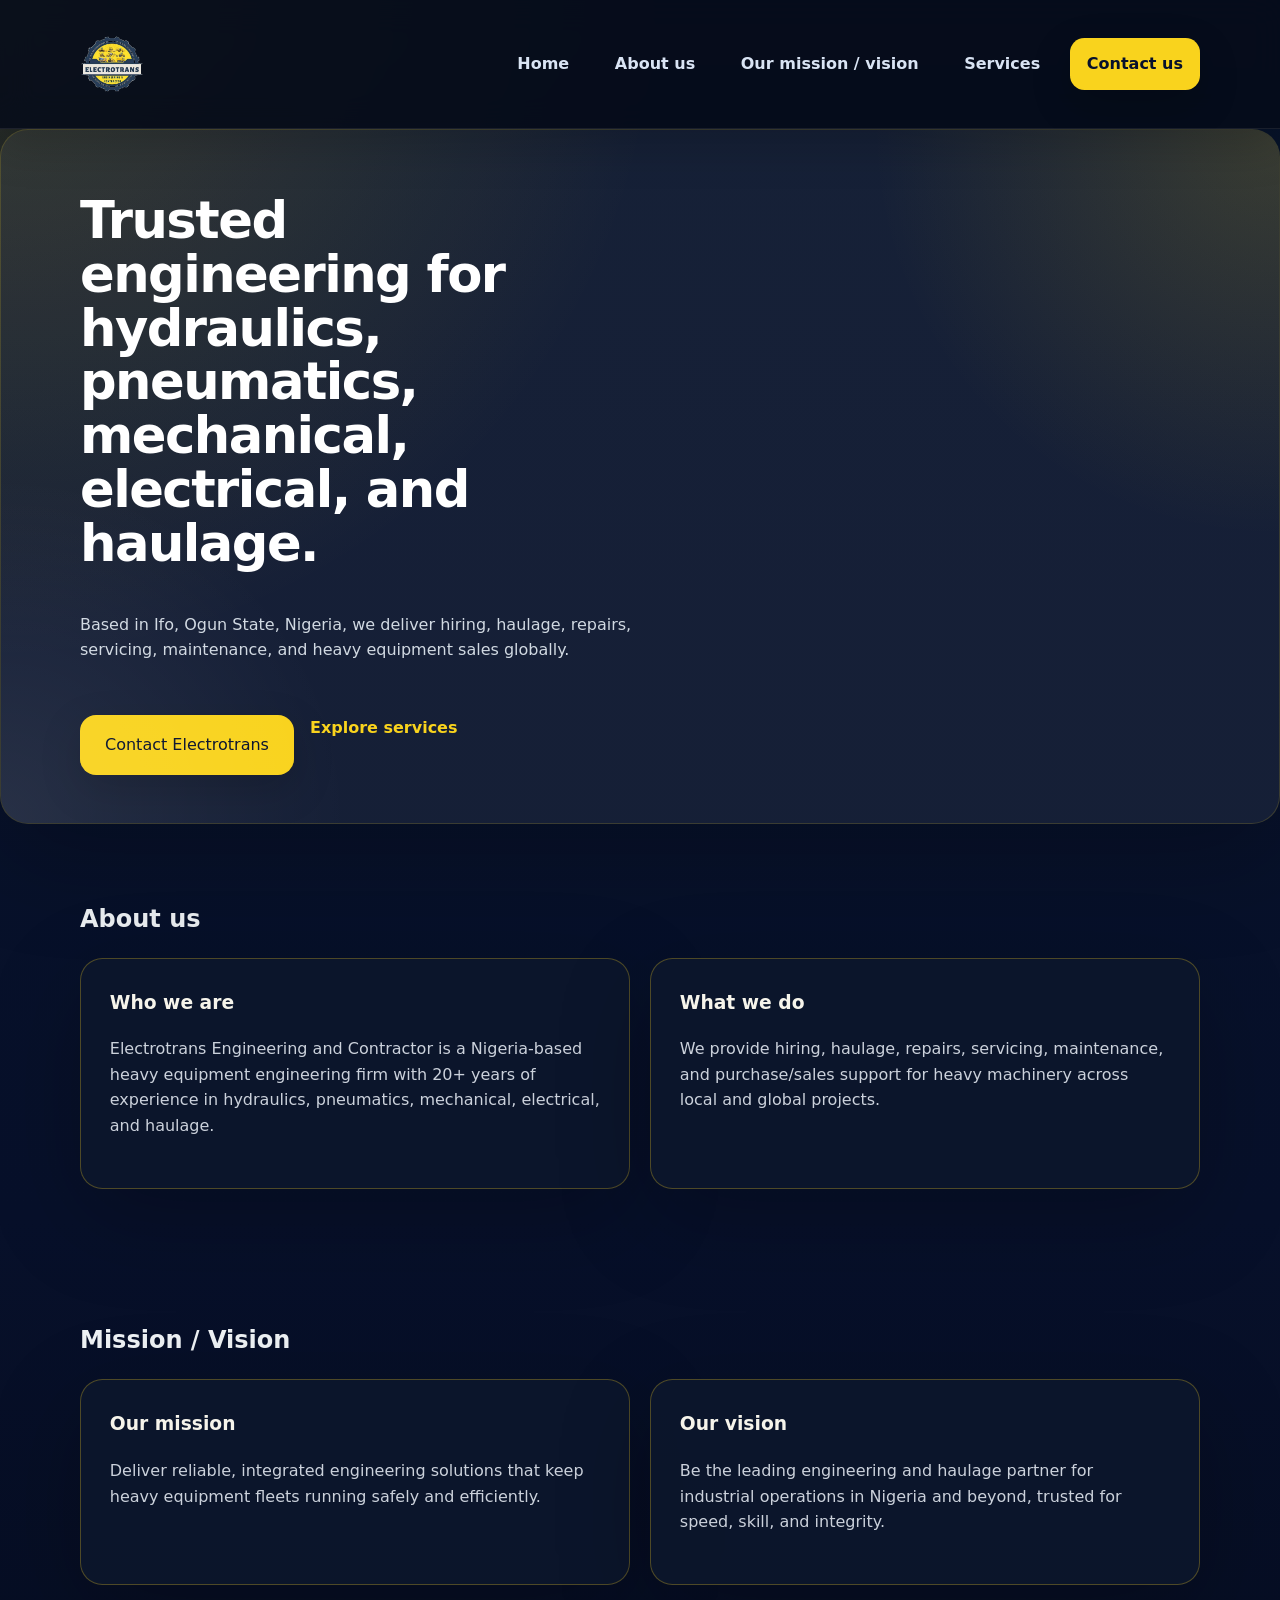
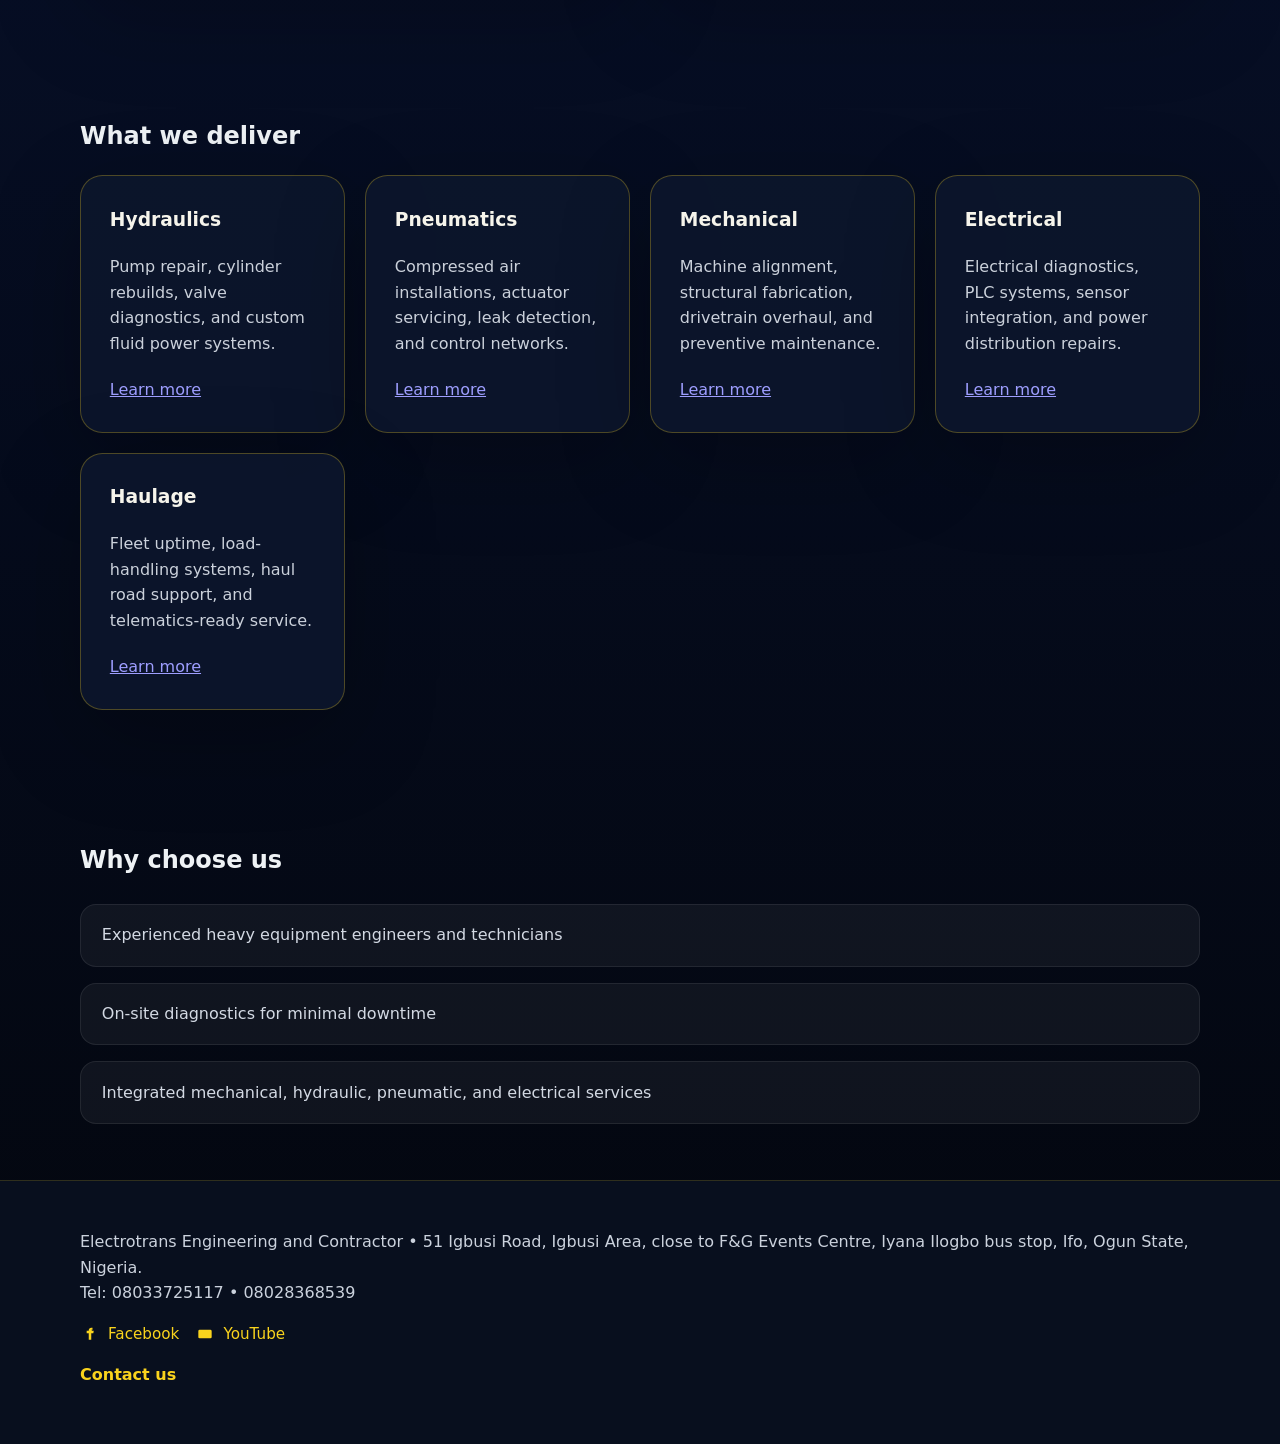
==== index.html @ 5f15fcf2 "Initial commit" ====
<!doctype html>
<html lang="en">
<head>
  <meta charset="utf-8" />
  <meta name="viewport" content="width=device-width,initial-scale=1" />
  <title>Electrotrans Engineering and Contractor</title>
  <link rel="stylesheet" href="styles.css" />
  <link rel="icon" type="image/png" href="assets/logo-transparent.png" />
</head>
<body>
  <header class="site-header">
    <div class="container header-inner">
      <a class="logo-link" href="index.html">
        <img class="site-logo" src="assets/logo-transparent.png" alt="Electrotrans Engineering and Contractor logo" />
      </a>
      <nav class="main-nav" aria-label="Primary navigation">
        <a href="#home">Home</a>
        <a href="#about">About us</a>
        <a href="#mission">Our mission / vision</a>
        <a href="#services">Services</a>
        <a class="cta" href="contact.html">Contact us</a>
      </nav>
    </div>
  </header>
  <main>
    <section id="home" class="hero">
      <div class="container hero-content">
        <h1>Trusted engineering for hydraulics, pneumatics, mechanical, electrical, and haulage.</h1>
        <p>Based in Ifo, Ogun State, Nigeria, we deliver hiring, haulage, repairs, servicing, maintenance, and heavy equipment sales globally.</p>
        <div class="hero-actions">
          <a class="button" href="contact.html">Contact Electrotrans</a>
          <a class="text-link" href="services/hydraulics.html">Explore services</a>
        </div>
      </div>
    </section>

    <section id="about" class="overview container">
      <h2>About us</h2>
      <div class="grid cards">
        <article class="card">
          <h3>Who we are</h3>
          <p>Electrotrans Engineering and Contractor is a Nigeria-based heavy equipment engineering firm with 20+ years of experience in hydraulics, pneumatics, mechanical, electrical, and haulage.</p>
        </article>
        <article class="card">
          <h3>What we do</h3>
          <p>We provide hiring, haulage, repairs, servicing, maintenance, and purchase/sales support for heavy machinery across local and global projects.</p>
        </article>
      </div>
    </section>

    <section id="mission" class="overview container">
      <h2>Mission / Vision</h2>
      <div class="grid cards">
        <article class="card">
          <h3>Our mission</h3>
          <p>Deliver reliable, integrated engineering solutions that keep heavy equipment fleets running safely and efficiently.</p>
        </article>
        <article class="card">
          <h3>Our vision</h3>
          <p>Be the leading engineering and haulage partner for industrial operations in Nigeria and beyond, trusted for speed, skill, and integrity.</p>
        </article>
      </div>
    </section>

    <section id="services" class="overview container">
      <h2>What we deliver</h2>
      <div class="grid cards">
        <article class="card">
          <h3>Hydraulics</h3>
          <p>Pump repair, cylinder rebuilds, valve diagnostics, and custom fluid power systems.</p>
          <a href="services/hydraulics.html">Learn more</a>
        </article>
        <article class="card">
          <h3>Pneumatics</h3>
          <p>Compressed air installations, actuator servicing, leak detection, and control networks.</p>
          <a href="services/pneumatics.html">Learn more</a>
        </article>
        <article class="card">
          <h3>Mechanical</h3>
          <p>Machine alignment, structural fabrication, drivetrain overhaul, and preventive maintenance.</p>
          <a href="services/mechanical.html">Learn more</a>
        </article>
        <article class="card">
          <h3>Electrical</h3>
          <p>Electrical diagnostics, PLC systems, sensor integration, and power distribution repairs.</p>
          <a href="services/electrical.html">Learn more</a>
        </article>
        <article class="card">
          <h3>Haulage</h3>
          <p>Fleet uptime, load-handling systems, haul road support, and telematics-ready service.</p>
          <a href="services/haulage.html">Learn more</a>
        </article>
      </div>
    </section>

    <section class="highlights container">
      <h2>Why choose us</h2>
      <ul class="feature-list">
        <li>Experienced heavy equipment engineers and technicians</li>
        <li>On-site diagnostics for minimal downtime</li>
        <li>Integrated mechanical, hydraulic, pneumatic, and electrical services</li>
      </ul>
    </section>
  </main>

  <footer class="site-footer">
    <div class="container footer-inner">
      <div>
        <p>Electrotrans Engineering and Contractor • 51 Igbusi Road, Igbusi Area, close to F&G Events Centre, Iyana Ilogbo bus stop, Ifo, Ogun State, Nigeria.</p>
        <p>Tel: 08033725117 • 08028368539</p>
        <div class="footer-socials">
          <a class="social-link" href="https://www.facebook.com/ElectrotransEngineeringAndContractor" target="_blank" rel="noopener noreferrer">
            <svg viewBox="0 0 24 24"><path d="M13.5 7H15V4.5h-1.5c-1.66 0-3 1.34-3 3V8H8v3h2.5v8h3v-8H16l.5-3h-2z"/></svg>
            Facebook
          </a>
          <a class="social-link" href="https://www.youtube.com" target="_blank" rel="noopener noreferrer">
            <svg viewBox="0 0 24 24"><path d="M8 7v10l8-5-8-5zm12 1.5s0-1.5-1.5-1.5H5.5C4 7 4 8.5 4 8.5v7s0 1.5 1.5 1.5h13c1.5 0 1.5-1.5 1.5-1.5v-7z"/></svg>
            YouTube
          </a>
        </div>
      </div>
      <a class="text-link" href="contact.html">Contact us</a>
    </div>
  </footer>
  <script src="script.js"></script>
</body>
</html>
---- styles.css ----
:root {
  --bg: #08142b;
  --surface: rgba(11, 21, 47, 0.98);
  --surface-soft: rgba(15, 28, 60, 0.88);
  --text: #eef2f5;
  --muted: #b8c3d6;
  --yellow: #f9d31d;
  --yellow-soft: rgba(249, 211, 29, 0.16);
  --border: rgba(249, 211, 29, 0.28);
  --nav-text: #d9e4f4;
  color-scheme: dark;
  color: var(--text);
  background: var(--bg);
  font-family: Inter, system-ui, -apple-system, BlinkMacSystemFont, "Segoe UI", sans-serif;
  line-height: 1.6;
}
* {
  box-sizing: border-box;
}
html {
  scroll-behavior: smooth;
}
body {
  margin: 0;
  min-height: 100vh;
  background: radial-gradient(circle at top left, rgba(249, 211, 29, 0.16), transparent 20%), linear-gradient(180deg, #08142b 0%, #07102a 40%, #03060d 100%);
}
img {
  max-width: 100%;
  display: block;
}
.container {
  width: min(1120px, calc(100% - 2rem));
  margin: 0 auto;
}
.site-header {
  position: sticky;
  top: 0;
  z-index: 100;
  padding: 1rem 0;
  background: rgba(6, 12, 26, 0.88);
  border-bottom: 1px solid rgba(255,255,255,0.08);
  box-shadow: 0 18px 40px rgba(0, 0, 0, 0.17);
  backdrop-filter: blur(16px);
}
.header-inner,
.footer-inner,
.hero-content {
  display: flex;
  flex-wrap: wrap;
  align-items: center;
  justify-content: space-between;
  gap: 1rem;
  padding: 1rem 0;
}
.hero-content {
  flex-direction: column;
  align-items: flex-start;
}
.logo-link {
  display: inline-flex;
  align-items: center;
  gap: 1rem;
  text-decoration: none;
  color: inherit;
}
.site-logo {
  height: 64px;
  width: auto;
  display: block;
}
h1 {
  margin: 0;
  font-size: clamp(2.2rem, 2.5vw, 3.4rem);
  line-height: 1.05;
  letter-spacing: -.03em;
}
.main-nav {
  display: flex;
  flex-wrap: wrap;
  gap: .85rem;
  align-items: center;
  margin-left: auto;
}
.main-nav a,
.text-link,
.button {
  text-decoration: none;
  color: inherit;
}
.main-nav a {
  padding: .75rem 1rem;
  border-radius: .9rem;
  transition: background .2s ease, color .2s ease, transform .2s ease;
  color: var(--nav-text);
  font-weight: 600;
}
.main-nav a:hover,
.text-link:hover,
.button:hover {
  background: var(--yellow-soft);
  color: #fff;
  transform: translateY(-1px);
}
.main-nav .cta {
  background: var(--yellow);
  color: #07112c;
  border: 1px solid rgba(249, 211, 29, .22);
  box-shadow: 0 14px 40px rgba(0,0,0,.18);
}
.main-nav .cta:hover {
  background: #fff;
  color: #07112c;
}
.button {
  display: inline-flex;
  align-items: center;
  justify-content: center;
  background: var(--yellow);
  color: #07112c;
  padding: 1rem 1.5rem;
  border-radius: 1rem;
  border: 1px solid rgba(249, 211, 29, .25);
  box-shadow: 0 14px 40px rgba(0,0,0,.18);
}
.hero {
  position: relative;
  overflow: hidden;
  padding: 3rem 0 2rem;
  background: rgba(255, 255, 255, 0.06);
  border: 1px solid rgba(249, 211, 29, 0.16);
  border-radius: 1.75rem;
  box-shadow: 0 36px 100px rgba(0, 0, 0, 0.22);
}
.hero::before {
  content: '';
  position: absolute;
  inset: 0;
  background: radial-gradient(circle at top right, rgba(249, 211, 29, 0.16), transparent 28%), radial-gradient(circle at left bottom, rgba(255, 255, 255, 0.08), transparent 24%);
  pointer-events: none;
}
.hero h1 {
  margin: 0;
  font-size: clamp(2.6rem, 4vw, 4.8rem);
  max-width: 14ch;
  color: #fff;
}
.hero p {
  margin: 1.6rem 0 0;
  max-width: 58ch;
  color: #d1d9e2;
}
.hero-actions {
  display: flex;
  flex-wrap: wrap;
  gap: 1rem;
  margin-top: 2.25rem;
}
.hero-actions .button {
  min-width: 190px;
}
.text-link {
  color: var(--yellow);
  font-weight: 700;
}
.text-link:hover {
  text-decoration: underline;
}
.card {
  border: 1px solid var(--border);
  border-radius: 1.4rem;
  padding: 1.8rem;
  background: rgba(12, 22, 44, 0.92);
  box-shadow: 0 28px 95px rgba(0,0,0,.23);
  transition: transform .25s ease, border-color .25s ease, background .25s ease;
}
.card:hover {
  transform: translateY(-5px);
  border-color: rgba(249, 211, 29, 0.35);
}
.overview,
.highlights {
  padding: 3.5rem 0;
}
.cards {
  display: grid;
  gap: 1.25rem;
  grid-template-columns: repeat(auto-fit, minmax(220px, 1fr));
}
.card h3 {
  margin-top: 0;
  color: #f6f4eb;
}
.card p {
  color: #cbd1db;
  margin: .9rem 0 1.3rem;
}
.feature-list {
  list-style: none;
  padding: 0;
  margin: 1.5rem 0 0;
  display: grid;
  gap: 1rem;
}
.feature-list li {
  padding: 1.1rem 1.3rem;
  border-radius: 1rem;
  background: rgba(255,255,255,.05);
  border: 1px solid rgba(255,255,255,.08);
  color: #d3d9e3;
}
.site-footer {
  border-top: 1px solid rgba(249, 211, 29, .16);
  background: rgba(9, 16, 31, .96);
  padding: 2rem 0 2.5rem;
}
.site-footer p {
  margin: 0;
  color: #cbd2dd;
}
.footer-inner {
  align-items: flex-start;
  justify-content: space-between;
}
.footer-socials {
  display: flex;
  flex-wrap: wrap;
  gap: 1rem;
  align-items: center;
  margin-top: 1rem;
}
.social-link {
  display: inline-flex;
  align-items: center;
  gap: .5rem;
  color: var(--yellow);
  text-decoration: none;
  font-size: .95rem;
  transition: transform .2s ease, color .2s ease;
}
.social-link:hover {
  color: #fff;
  transform: translateY(-1px);
}
.social-link svg {
  width: 20px;
  height: 20px;
  fill: var(--yellow);
}
@media (max-width: 850px) {
  .header-inner,
  .hero-content,
  .footer-inner {
    flex-direction: column;
    align-items: stretch;
  }
  .main-nav {
    width: 100%;
  }
  .main-nav a {
    width: 100%;
    text-align: center;
  }
  .footer-socials {
    justify-content: flex-start;
  }
}
@media (max-width: 520px) {
  .card,
  .feature-list li {
    padding: 1rem;
  }
}
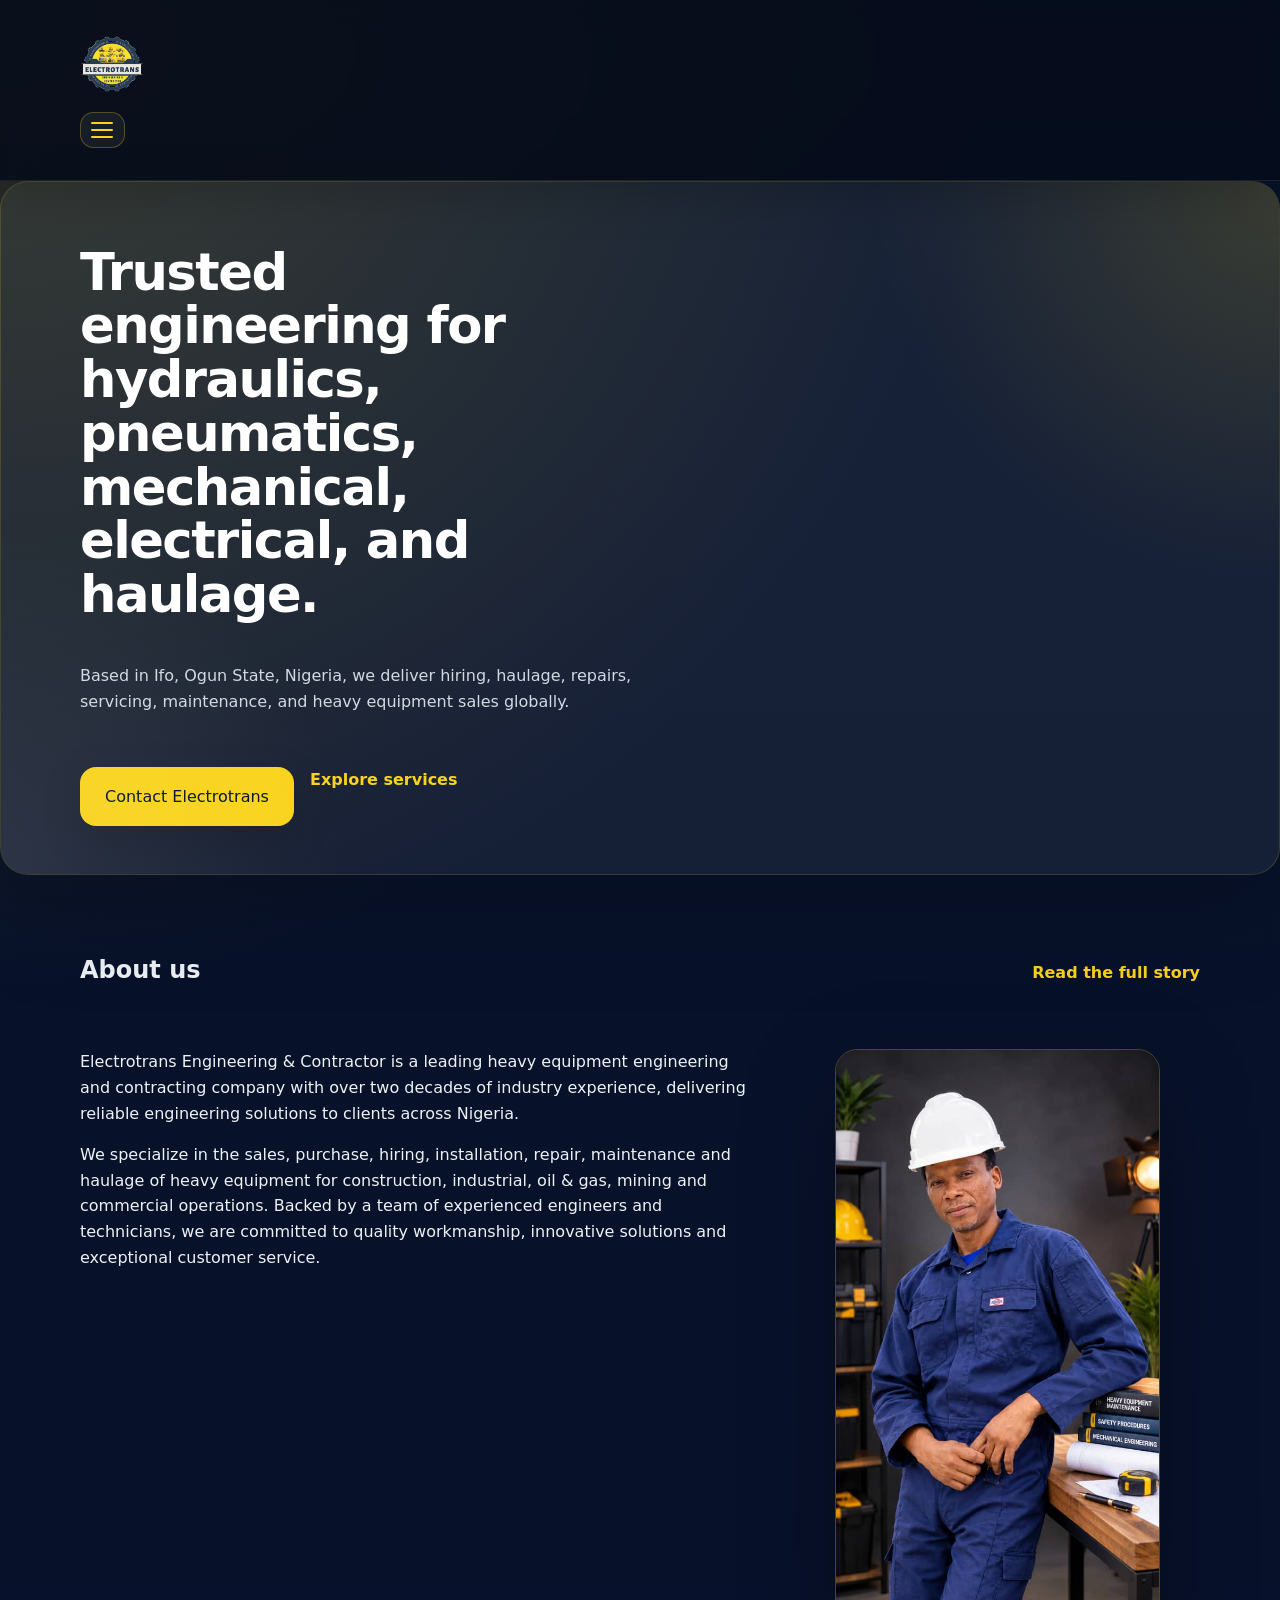
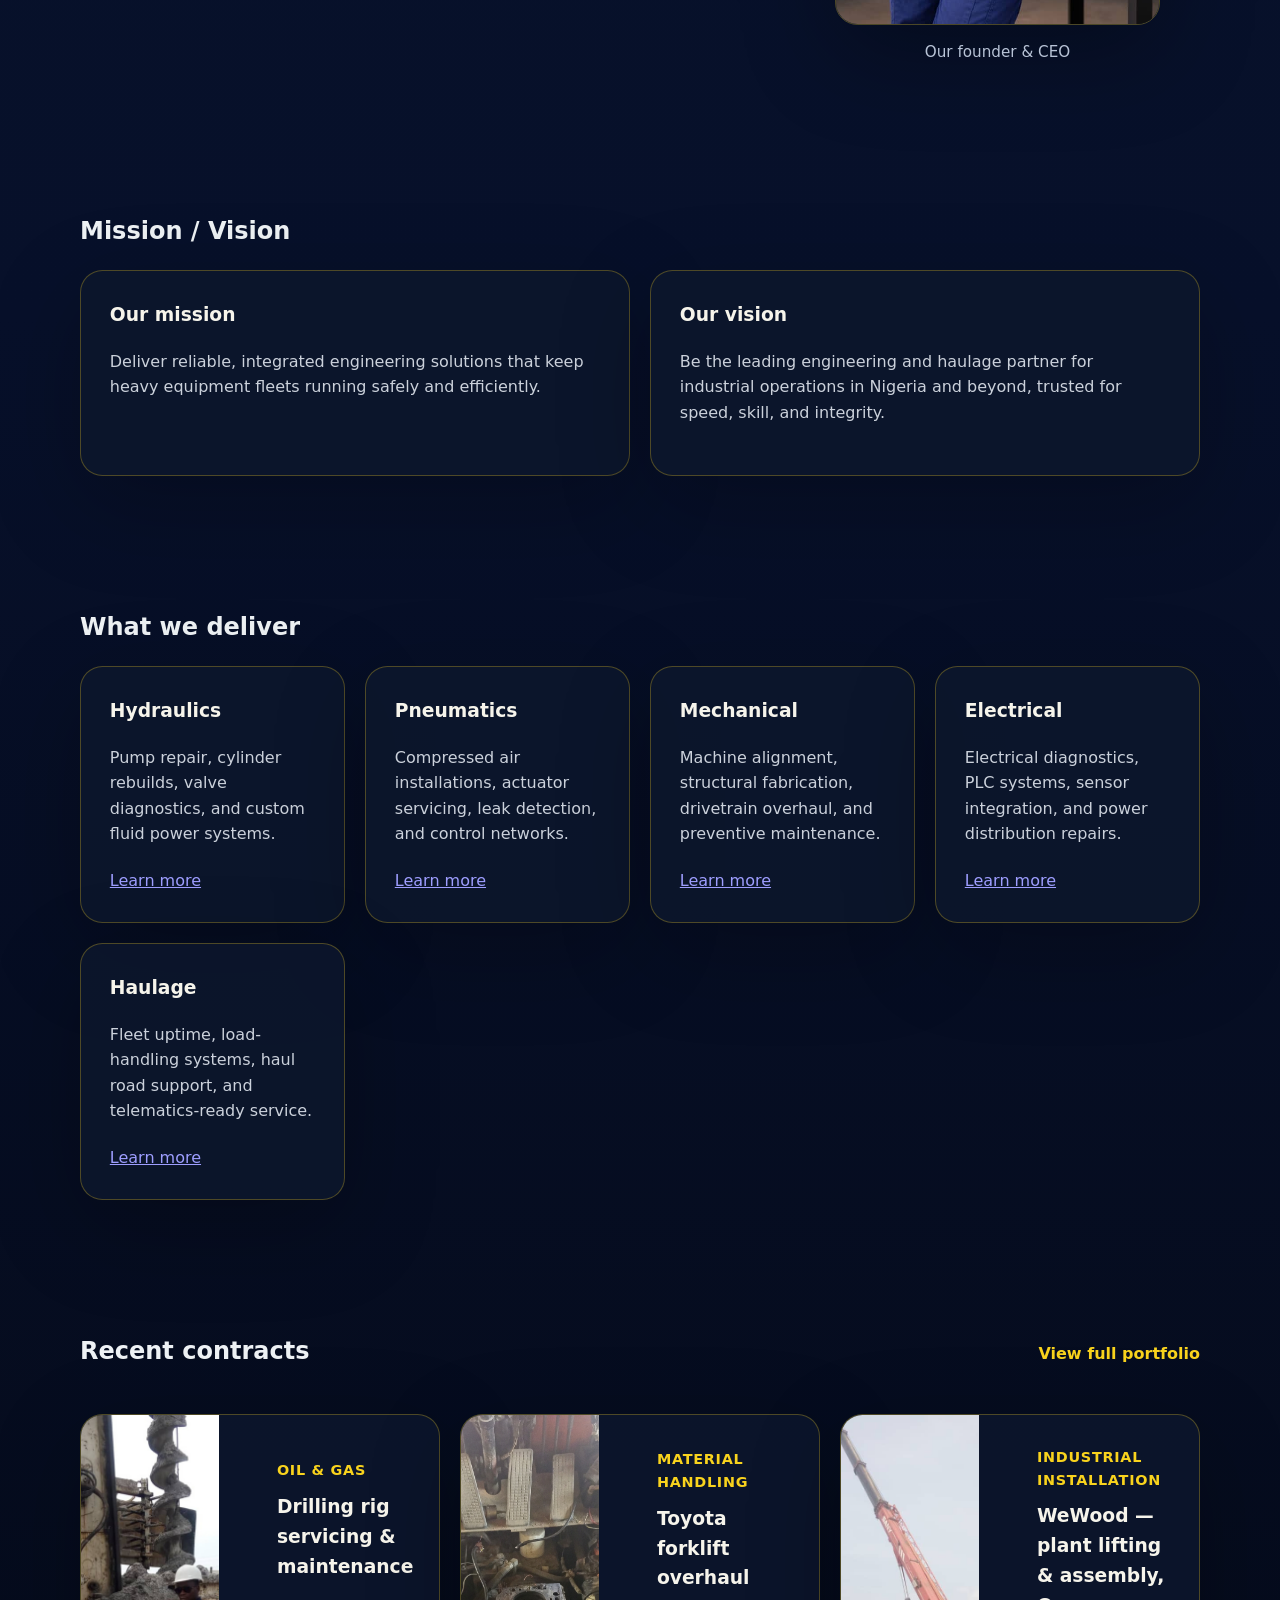
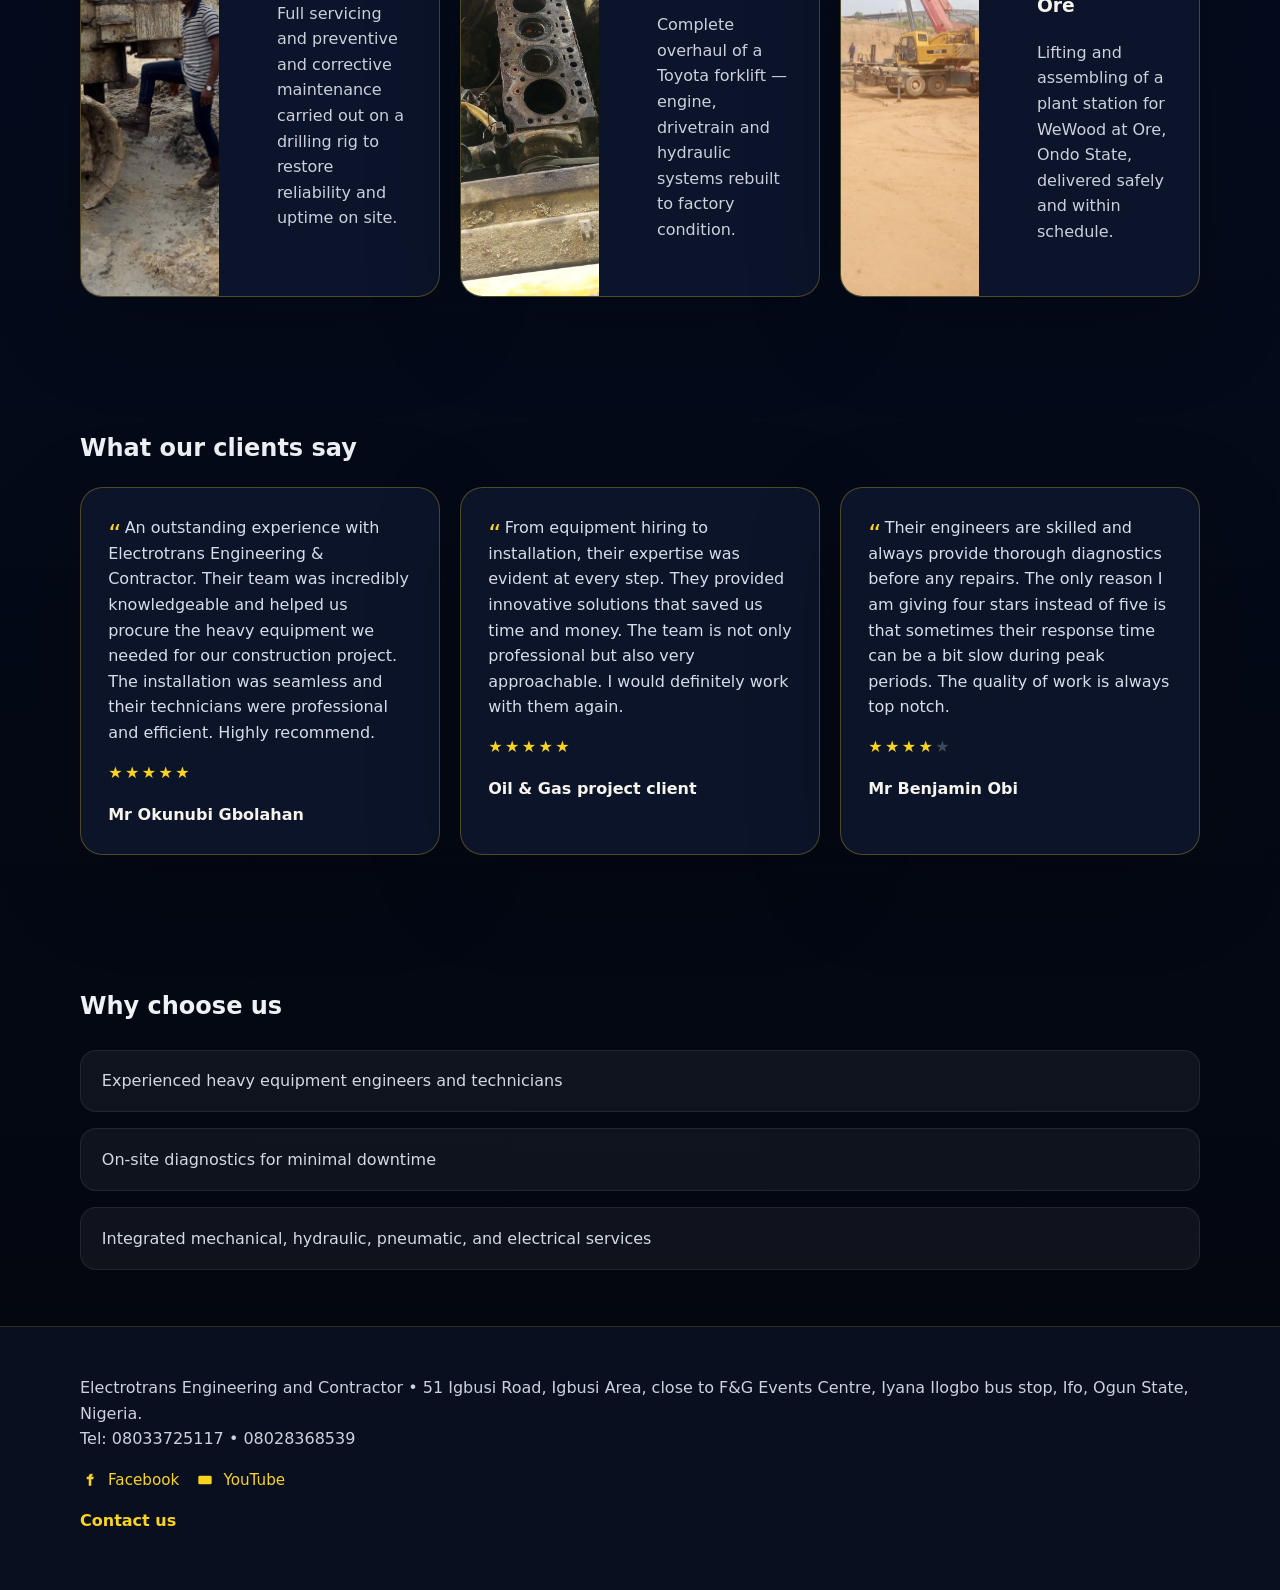
==== commit d1ed21ee: "Add About and Portfolio pages with contracts, testimonials and CEO profile" ====
--- a/index.html
+++ b/index.html
@@ -6,6 +6,17 @@
   <title>Electrotrans Engineering and Contractor</title>
   <link rel="stylesheet" href="styles.css" />
   <link rel="icon" type="image/png" href="assets/logo-transparent.png" />
+  <meta name="description" content="Electrotrans Engineering and Contractor — Nigeria-based heavy equipment engineering company with 20+ years in hydraulics, pneumatics, mechanical, electrical, haulage, hiring, repairs, maintenance and equipment sales." />
+  <meta name="author" content="Electrotrans Engineering and Contractor" />
+  <meta name="theme-color" content="#08142b" />
+  <link rel="canonical" href="https://temmyadekunle.github.io/Electrotrans/" />
+  <meta property="og:type" content="website" />
+  <meta property="og:title" content="Electrotrans Engineering and Contractor" />
+  <meta property="og:description" content="Nigeria-based heavy equipment engineering: hydraulics, pneumatics, mechanical, electrical, haulage, hiring, repairs, maintenance and equipment sales." />
+  <meta property="og:url" content="https://temmyadekunle.github.io/Electrotrans/" />
+  <meta property="og:image" content="https://temmyadekunle.github.io/Electrotrans/assets/logo-transparent.png" />
+  <meta property="og:locale" content="en_US" />
+  <meta name="twitter:card" content="summary" />
 </head>
 <body>
   <header class="site-header">
@@ -13,11 +24,18 @@
       <a class="logo-link" href="index.html">
         <img class="site-logo" src="assets/logo-transparent.png" alt="Electrotrans Engineering and Contractor logo" />
       </a>
-      <nav class="main-nav" aria-label="Primary navigation">
+      <button class="menu-toggle" type="button" aria-expanded="false" aria-controls="main-nav" aria-label="Toggle navigation menu">
+        <span class="menu-toggle-bar"></span>
+        <span class="menu-toggle-bar"></span>
+        <span class="menu-toggle-bar"></span>
+      </button>
+      <nav class="main-nav" id="main-nav" aria-label="Primary navigation">
         <a href="#home">Home</a>
-        <a href="#about">About us</a>
+        <a href="about.html">About us</a>
+        <a href="portfolio.html">Portfolio</a>
         <a href="#mission">Our mission / vision</a>
         <a href="#services">Services</a>
+        <a href="#testimonials">Testimonials</a>
         <a class="cta" href="contact.html">Contact us</a>
       </nav>
     </div>
@@ -35,16 +53,19 @@
     </section>
 
     <section id="about" class="overview container">
-      <h2>About us</h2>
-      <div class="grid cards">
-        <article class="card">
-          <h3>Who we are</h3>
-          <p>Electrotrans Engineering and Contractor is a Nigeria-based heavy equipment engineering firm with 20+ years of experience in hydraulics, pneumatics, mechanical, electrical, and haulage.</p>
-        </article>
-        <article class="card">
-          <h3>What we do</h3>
-          <p>We provide hiring, haulage, repairs, servicing, maintenance, and purchase/sales support for heavy machinery across local and global projects.</p>
-        </article>
+      <div class="section-head">
+        <h2>About us</h2>
+        <a class="text-link" href="about.html">Read the full story</a>
+      </div>
+      <div class="about-layout">
+        <div>
+          <p>Electrotrans Engineering &amp; Contractor is a leading heavy equipment engineering and contracting company with over two decades of industry experience, delivering reliable engineering solutions to clients across Nigeria.</p>
+          <p>We specialize in the sales, purchase, hiring, installation, repair, maintenance and haulage of heavy equipment for construction, industrial, oil &amp; gas, mining and commercial operations. Backed by a team of experienced engineers and technicians, we are committed to quality workmanship, innovative solutions and exceptional customer service.</p>
+        </div>
+        <figure>
+          <img class="ceo-photo" src="assets/ceo/ceo-portrait.jpg" alt="Founder and CEO of Electrotrans Engineering and Contractor" loading="lazy" />
+          <figcaption class="ceo-caption">Our founder &amp; CEO</figcaption>
+        </figure>
       </div>
     </section>
 
@@ -89,6 +110,60 @@
           <h3>Haulage</h3>
           <p>Fleet uptime, load-handling systems, haul road support, and telematics-ready service.</p>
           <a href="services/haulage.html">Learn more</a>
+        </article>
+      </div>
+    </section>
+
+    <section id="projects" class="overview container">
+      <div class="section-head">
+        <h2>Recent contracts</h2>
+        <a class="text-link" href="portfolio.html">View full portfolio</a>
+      </div>
+      <div class="grid cards">
+        <article class="card project-card">
+          <img src="assets/portfolio/p12-44.jpg" alt="Drilling rig equipment worked on by Electrotrans" loading="lazy" />
+          <div class="project-body">
+            <p class="meta">Oil &amp; Gas</p>
+            <h3>Drilling rig servicing &amp; maintenance</h3>
+            <p>Full servicing and preventive and corrective maintenance carried out on a drilling rig to restore reliability and uptime on site.</p>
+          </div>
+        </article>
+        <article class="card project-card">
+          <img src="assets/portfolio/p13-49.jpg" alt="Toyota forklift overhauled by Electrotrans" loading="lazy" />
+          <div class="project-body">
+            <p class="meta">Material Handling</p>
+            <h3>Toyota forklift overhaul</h3>
+            <p>Complete overhaul of a Toyota forklift — engine, drivetrain and hydraulic systems rebuilt to factory condition.</p>
+          </div>
+        </article>
+        <article class="card project-card">
+          <img src="assets/portfolio/p14-54.jpg" alt="Plant lifting and assembly at Ore, Ondo State" loading="lazy" />
+          <div class="project-body">
+            <p class="meta">Industrial Installation</p>
+            <h3>WeWood — plant lifting &amp; assembly, Ore</h3>
+            <p>Lifting and assembling of a plant station for WeWood at Ore, Ondo State, delivered safely and within schedule.</p>
+          </div>
+        </article>
+      </div>
+    </section>
+
+    <section id="testimonials" class="overview container">
+      <h2>What our clients say</h2>
+      <div class="testimonials">
+        <article class="testimonial-card">
+          <blockquote>An outstanding experience with Electrotrans Engineering &amp; Contractor. Their team was incredibly knowledgeable and helped us procure the heavy equipment we needed for our construction project. The installation was seamless and their technicians were professional and efficient. Highly recommend.</blockquote>
+          <p class="stars"><span aria-hidden="true">★★★★★</span> <span class="empty" aria-hidden="true"></span></p>
+          <footer>Mr Okunubi Gbolahan</footer>
+        </article>
+        <article class="testimonial-card">
+          <blockquote>From equipment hiring to installation, their expertise was evident at every step. They provided innovative solutions that saved us time and money. The team is not only professional but also very approachable. I would definitely work with them again.</blockquote>
+          <p class="stars"><span aria-hidden="true">★★★★★</span> <span class="empty" aria-hidden="true"></span></p>
+          <footer>Oil &amp; Gas project client</footer>
+        </article>
+        <article class="testimonial-card">
+          <blockquote>Their engineers are skilled and always provide thorough diagnostics before any repairs. The only reason I am giving four stars instead of five is that sometimes their response time can be a bit slow during peak periods. The quality of work is always top notch.</blockquote>
+          <p class="stars"><span aria-hidden="true">★★★★</span><span class="empty" aria-hidden="true">★</span></p>
+          <footer>Mr Benjamin Obi</footer>
         </article>
       </div>
     </section>
--- a/styles.css
+++ b/styles.css
@@ -69,6 +69,22 @@
   width: auto;
   display: block;
 }
+.menu-toggle {
+  display: none;
+  flex-direction: column;
+  gap: 5px;
+  padding: .55rem .65rem;
+  border: 1px solid var(--border);
+  border-radius: .85rem;
+  background: rgba(255, 255, 255, 0.06);
+  cursor: pointer;
+}
+.menu-toggle-bar {
+  width: 22px;
+  height: 2px;
+  background: var(--yellow);
+  border-radius: 2px;
+}
 h1 {
   margin: 0;
   font-size: clamp(2.2rem, 2.5vw, 3.4rem);
@@ -247,7 +263,143 @@
   height: 20px;
   fill: var(--yellow);
 }
+.about-layout {
+  display: grid;
+  grid-template-columns: minmax(0, 1.25fr) minmax(240px, 0.75fr);
+  gap: 2.5rem;
+  align-items: start;
+}
+.ceo-photo {
+  width: 100%;
+  max-width: 340px;
+  border-radius: 1.4rem;
+  border: 1px solid var(--border);
+  box-shadow: 0 28px 95px rgba(0,0,0,.3);
+  margin: 0 auto;
+}
+.ceo-caption {
+  margin: .9rem 0 0;
+  text-align: center;
+  color: var(--muted);
+  font-size: .95rem;
+}
+.project-card {
+  display: grid;
+  grid-template-columns: minmax(0, 1fr) minmax(0, 1.4fr);
+  gap: 1.75rem;
+  align-items: center;
+  padding: 0;
+  overflow: hidden;
+}
+.project-card img {
+  height: 100%;
+  min-height: 260px;
+  object-fit: cover;
+  border-radius: 0;
+}
+.project-body {
+  padding: 1.9rem;
+}
+.project-body h3 {
+  margin-top: 0;
+}
+.project-body .meta {
+  color: var(--yellow);
+  font-size: .9rem;
+  font-weight: 700;
+  text-transform: uppercase;
+  letter-spacing: .05em;
+  margin: 0 0 .6rem;
+}
+.gallery-grid {
+  display: grid;
+  grid-template-columns: repeat(auto-fill, minmax(220px, 1fr));
+  gap: 1rem;
+}
+.gallery-grid figure {
+  margin: 0;
+  border: 1px solid var(--border);
+  border-radius: 1.1rem;
+  overflow: hidden;
+  background: rgba(12,22,44,.92);
+}
+.gallery-grid img {
+  width: 100%;
+  height: 200px;
+  object-fit: cover;
+}
+.gallery-grid figcaption {
+  padding: .7rem .9rem;
+  color: var(--muted);
+  font-size: .88rem;
+}
+.testimonials {
+  display: grid;
+  gap: 1.25rem;
+  grid-template-columns: repeat(auto-fit, minmax(280px, 1fr));
+}
+.testimonial-card {
+  border: 1px solid var(--border);
+  border-radius: 1.4rem;
+  padding: 1.7rem;
+  background: rgba(12, 22, 44, 0.92);
+  box-shadow: 0 28px 95px rgba(0,0,0,.23);
+}
+.testimonial-card blockquote {
+  margin: 0;
+  font-size: 1rem;
+  color: #d6dde8;
+  quotes: "\201C" "\201D";
+}
+.testimonial-card blockquote::before {
+  content: open-quote;
+  color: var(--yellow);
+  font-size: 1.6rem;
+  line-height: 0;
+  vertical-align: -.55rem;
+  margin-right: .2rem;
+}
+.stars {
+  color: var(--yellow);
+  letter-spacing: .15em;
+  margin: .9rem 0 0;
+}
+.stars .empty {
+  color: rgba(255,255,255,.22);
+}
+.testimonial-card footer {
+  margin-top: 1rem;
+  color: #f6f4eb;
+  font-weight: 700;
+}
+.video-grid {
+  display: grid;
+  gap: 1rem;
+  grid-template-columns: repeat(auto-fit, minmax(260px, 1fr));
+}
+.video-grid video {
+  width: 100%;
+  border-radius: 1rem;
+  border: 1px solid var(--border);
+  background: #000;
+}
+.section-head {
+  display: flex;
+  flex-wrap: wrap;
+  align-items: baseline;
+  justify-content: space-between;
+  gap: 1rem;
+  margin-bottom: 1.5rem;
+}
 @media (max-width: 850px) {
+  .about-layout,
+  .project-card {
+    grid-template-columns: 1fr;
+  }
+  .project-card img {
+    min-height: 220px;
+  }
+}
   .header-inner,
   .hero-content,
   .footer-inner {
@@ -255,7 +407,15 @@
     align-items: stretch;
   }
   .main-nav {
+    display: none;
     width: 100%;
+  }
+  .main-nav.open {
+    display: flex;
+  }
+  .menu-toggle {
+    display: flex;
+    align-self: flex-start;
   }
   .main-nav a {
     width: 100%;
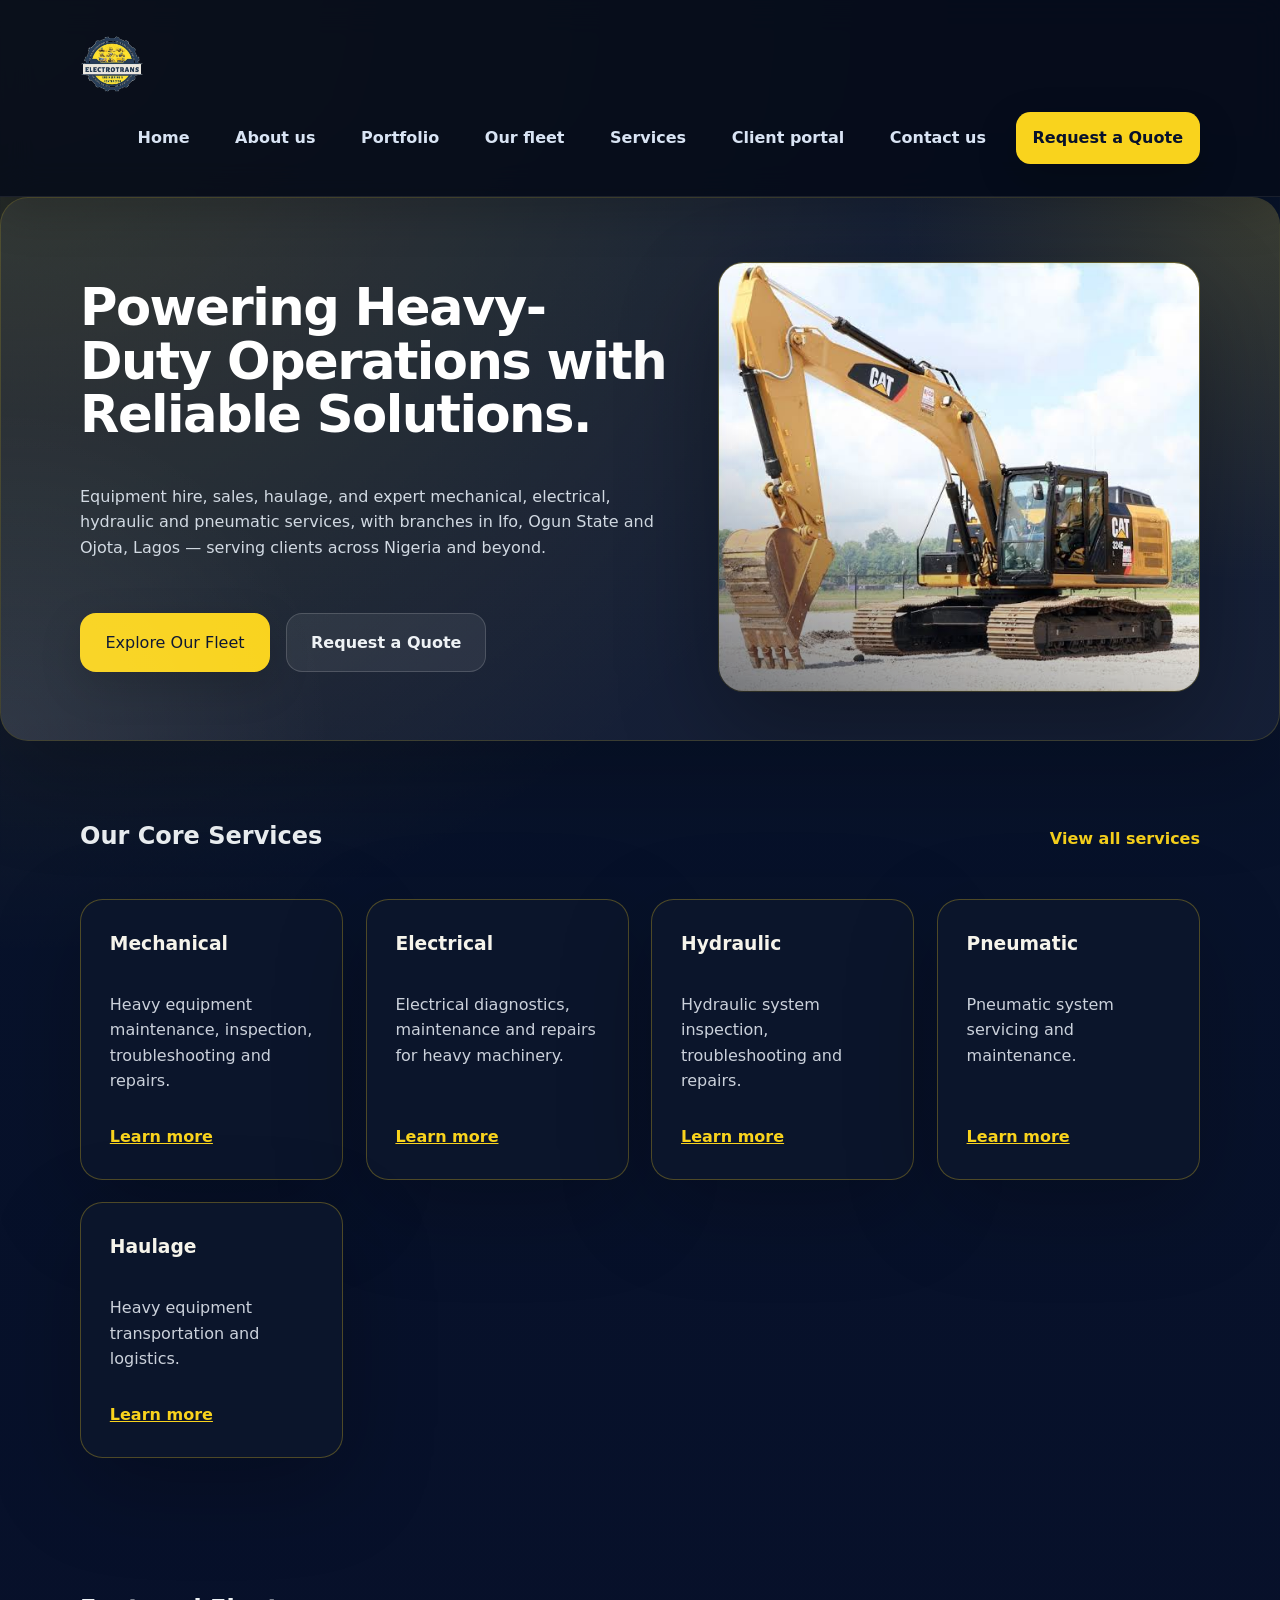
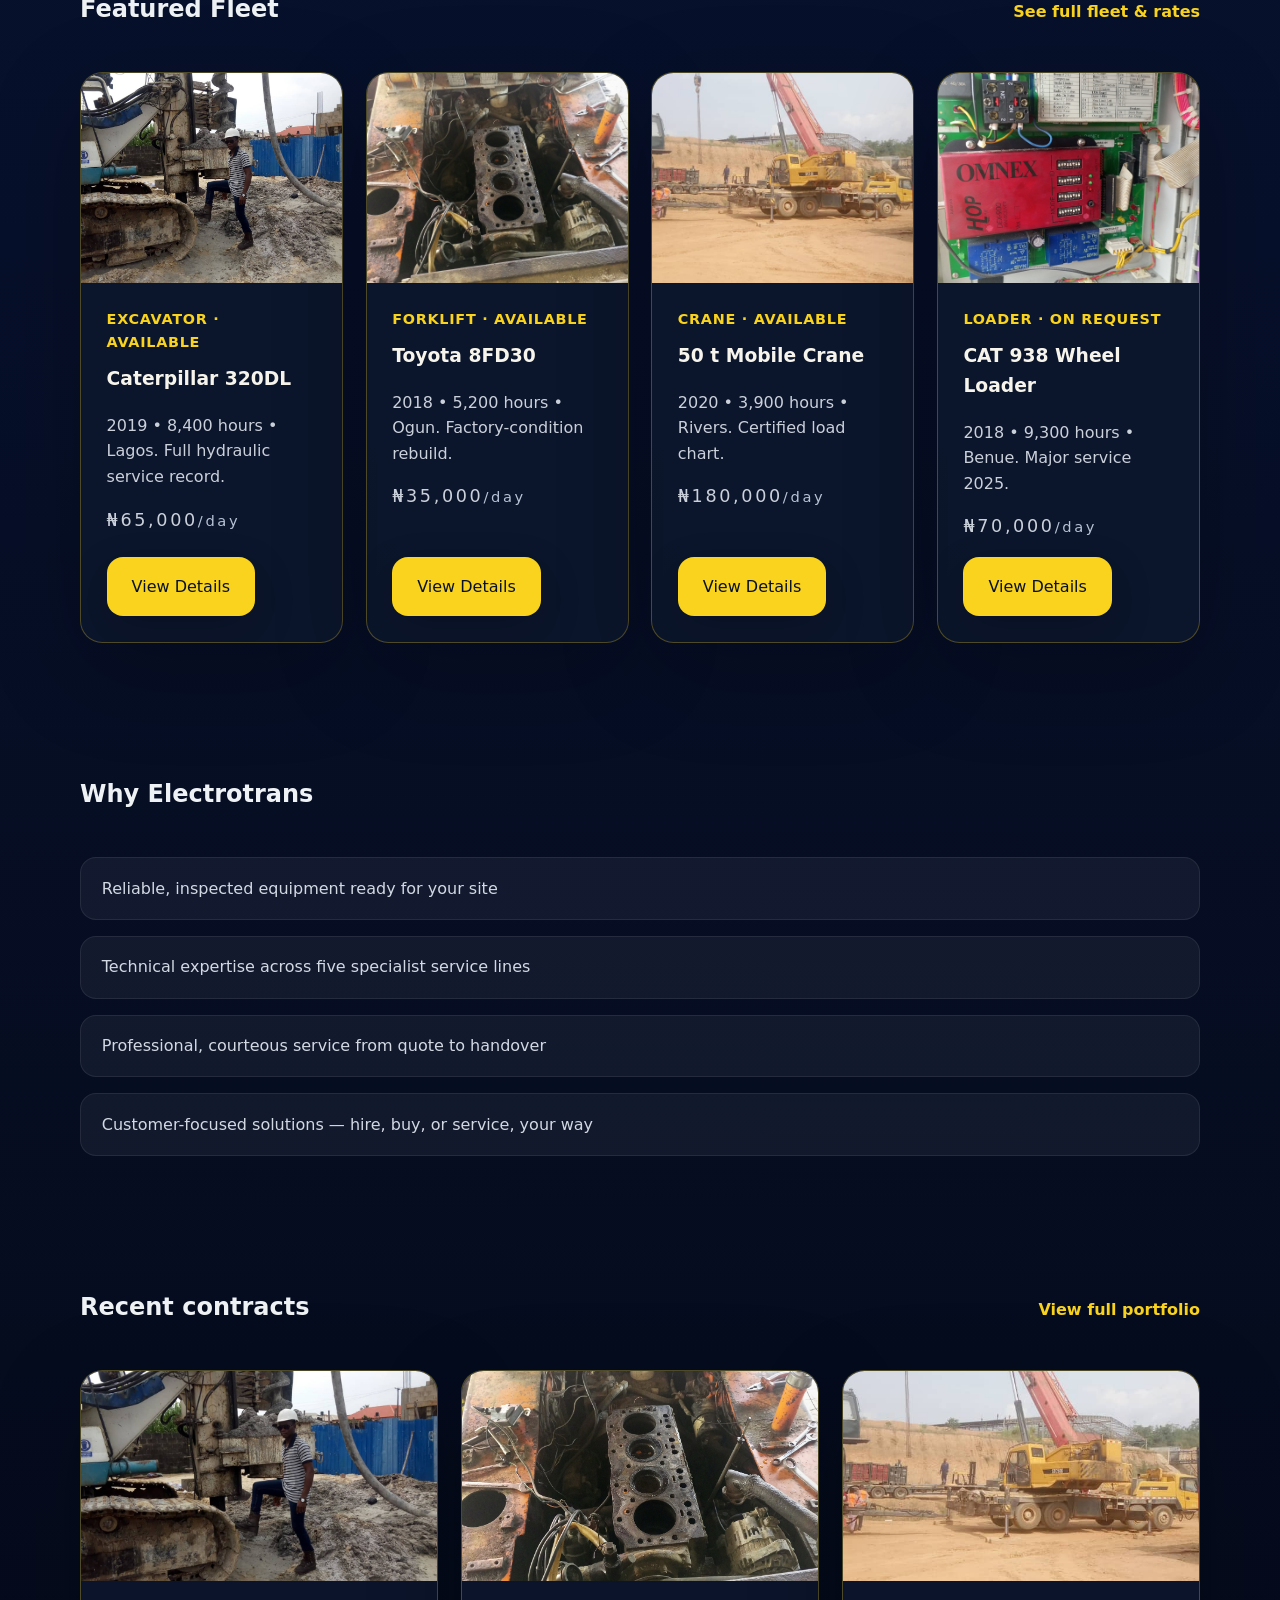
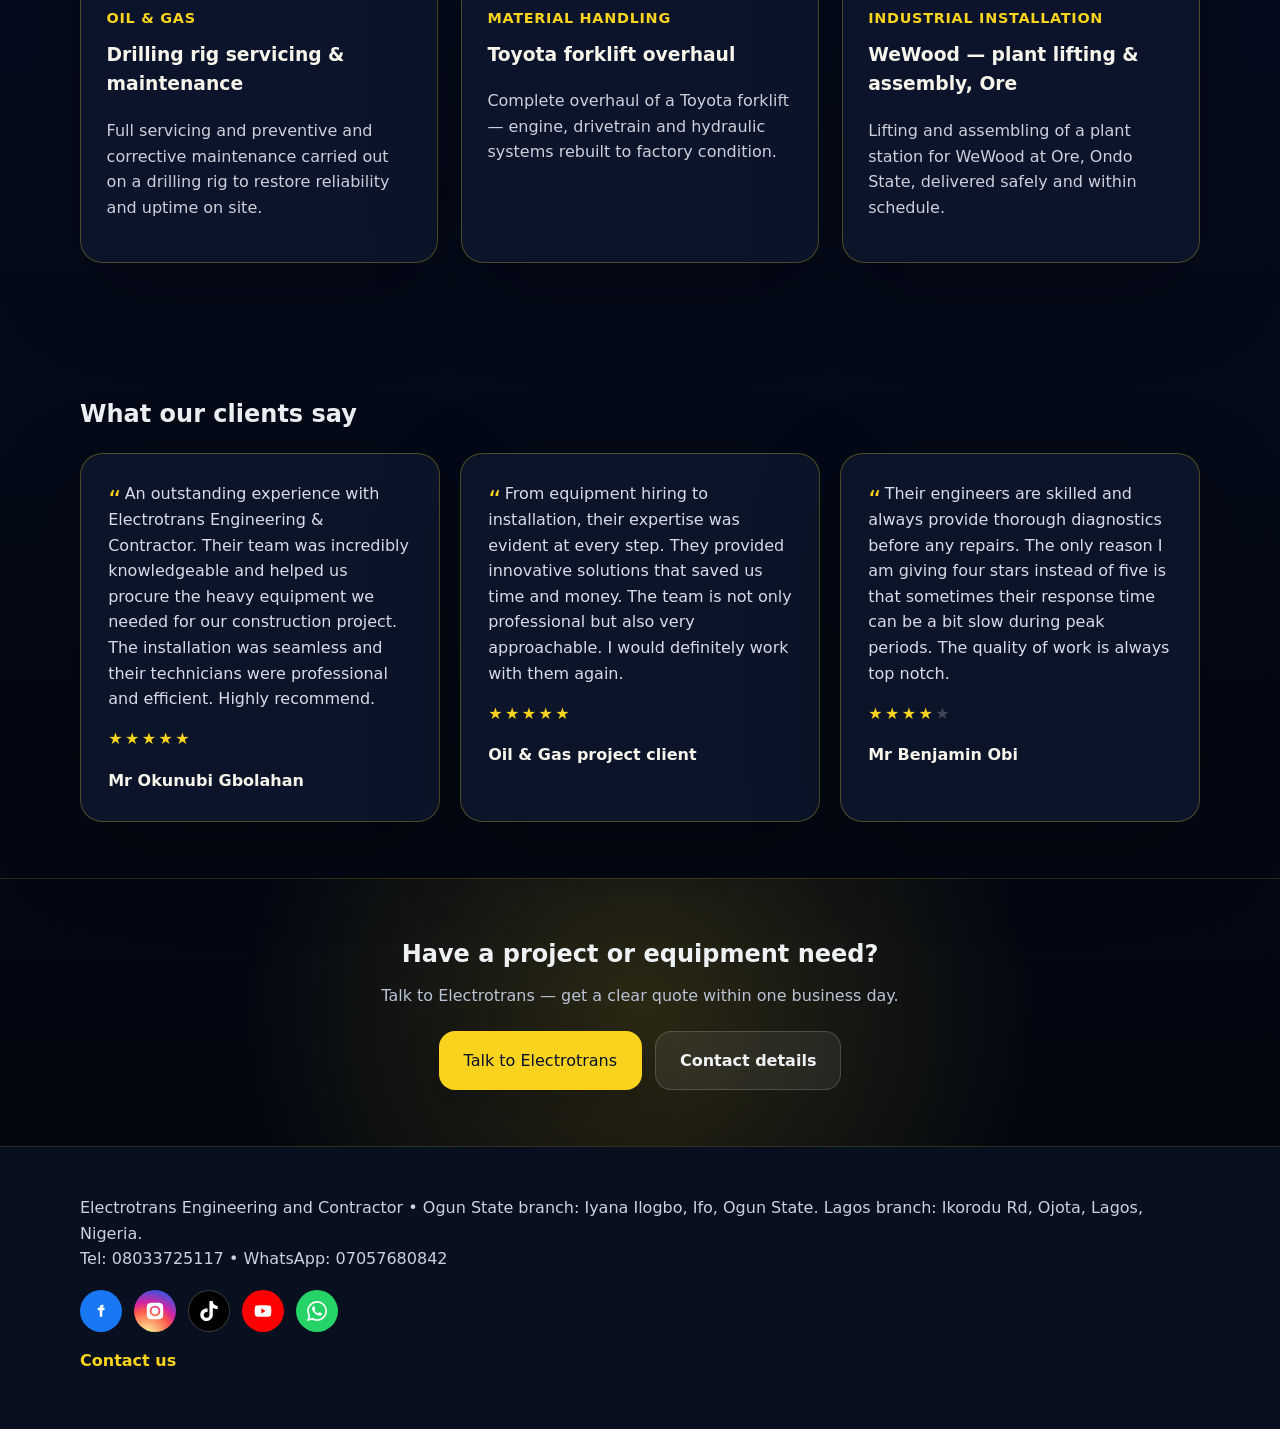
==== commit ecf1eeb6: "Build full client portal, fleet, services hub and refresh all pages - Add interactive client portal " ====
--- a/index.html
+++ b/index.html
@@ -33,85 +33,124 @@
         <a href="#home">Home</a>
         <a href="about.html">About us</a>
         <a href="portfolio.html">Portfolio</a>
-        <a href="#mission">Our mission / vision</a>
-        <a href="#services">Services</a>
-        <a href="#testimonials">Testimonials</a>
-        <a class="cta" href="contact.html">Contact us</a>
+        <a href="fleet.html">Our fleet</a>
+        <a href="services.html">Services</a>
+        <a href="app.html">Client portal</a>
+        <a href="contact.html">Contact us</a>
+        <a class="cta" href="app.html#fault">Request a Quote</a>
       </nav>
     </div>
   </header>
   <main>
     <section id="home" class="hero">
-      <div class="container hero-content">
-        <h1>Trusted engineering for hydraulics, pneumatics, mechanical, electrical, and haulage.</h1>
-        <p>Based in Ifo, Ogun State, Nigeria, we deliver hiring, haulage, repairs, servicing, maintenance, and heavy equipment sales globally.</p>
-        <div class="hero-actions">
-          <a class="button" href="contact.html">Contact Electrotrans</a>
-          <a class="text-link" href="services/hydraulics.html">Explore services</a>
+      <div class="container hero-layout">
+        <div class="hero-content">
+          <h1>Powering Heavy-Duty Operations with Reliable Solutions.</h1>
+          <p>Equipment hire, sales, haulage, and expert mechanical, electrical, hydraulic and pneumatic services, with branches in Ifo, Ogun State and Ojota, Lagos — serving clients across Nigeria and beyond.</p>
+          <div class="hero-actions">
+            <a class="button" href="fleet.html">Explore Our Fleet</a>
+            <a class="text-link" href="app.html#fault">Request a Quote</a>
+          </div>
         </div>
-      </div>
-    </section>
-
-    <section id="about" class="overview container">
-      <div class="section-head">
-        <h2>About us</h2>
-        <a class="text-link" href="about.html">Read the full story</a>
-      </div>
-      <div class="about-layout">
-        <div>
-          <p>Electrotrans Engineering &amp; Contractor is a leading heavy equipment engineering and contracting company with over two decades of industry experience, delivering reliable engineering solutions to clients across Nigeria.</p>
-          <p>We specialize in the sales, purchase, hiring, installation, repair, maintenance and haulage of heavy equipment for construction, industrial, oil &amp; gas, mining and commercial operations. Backed by a team of experienced engineers and technicians, we are committed to quality workmanship, innovative solutions and exceptional customer service.</p>
+        <div class="hero-media">
+          <img src="assets/home-hero.jfif" alt="Heavy construction equipment available through Electrotrans" loading="eager" />
         </div>
-        <figure>
-          <img class="ceo-photo" src="assets/ceo/ceo-portrait.jpg" alt="Founder and CEO of Electrotrans Engineering and Contractor" loading="lazy" />
-          <figcaption class="ceo-caption">Our founder &amp; CEO</figcaption>
-        </figure>
-      </div>
-    </section>
-
-    <section id="mission" class="overview container">
-      <h2>Mission / Vision</h2>
+      </div>
+    </section>
+
+    <section id="services" class="overview container">
+      <div class="section-head">
+        <h2>Our Core Services</h2>
+        <a class="text-link" href="services.html">View all services</a>
+      </div>
       <div class="grid cards">
         <article class="card">
-          <h3>Our mission</h3>
-          <p>Deliver reliable, integrated engineering solutions that keep heavy equipment fleets running safely and efficiently.</p>
-        </article>
-        <article class="card">
-          <h3>Our vision</h3>
-          <p>Be the leading engineering and haulage partner for industrial operations in Nigeria and beyond, trusted for speed, skill, and integrity.</p>
-        </article>
-      </div>
-    </section>
-
-    <section id="services" class="overview container">
-      <h2>What we deliver</h2>
+          <h3>Mechanical</h3>
+          <p>Heavy equipment maintenance, inspection, troubleshooting and repairs.</p>
+          <a href="services/mechanical.html">Learn more</a>
+        </article>
+        <article class="card">
+          <h3>Electrical</h3>
+          <p>Electrical diagnostics, maintenance and repairs for heavy machinery.</p>
+          <a href="services/electrical.html">Learn more</a>
+        </article>
+        <article class="card">
+          <h3>Hydraulic</h3>
+          <p>Hydraulic system inspection, troubleshooting and repairs.</p>
+          <a href="services/hydraulics.html">Learn more</a>
+        </article>
+        <article class="card">
+          <h3>Pneumatic</h3>
+          <p>Pneumatic system servicing and maintenance.</p>
+          <a href="services/pneumatics.html">Learn more</a>
+        </article>
+        <article class="card">
+          <h3>Haulage</h3>
+          <p>Heavy equipment transportation and logistics.</p>
+          <a href="services/haulage.html">Learn more</a>
+        </article>
+      </div>
+    </section>
+
+    <section id="featured" class="overview container">
+      <div class="section-head">
+        <h2>Featured Fleet</h2>
+        <a class="text-link" href="fleet.html">See full fleet &amp; rates</a>
+      </div>
       <div class="grid cards">
-        <article class="card">
-          <h3>Hydraulics</h3>
-          <p>Pump repair, cylinder rebuilds, valve diagnostics, and custom fluid power systems.</p>
-          <a href="services/hydraulics.html">Learn more</a>
-        </article>
-        <article class="card">
-          <h3>Pneumatics</h3>
-          <p>Compressed air installations, actuator servicing, leak detection, and control networks.</p>
-          <a href="services/pneumatics.html">Learn more</a>
-        </article>
-        <article class="card">
-          <h3>Mechanical</h3>
-          <p>Machine alignment, structural fabrication, drivetrain overhaul, and preventive maintenance.</p>
-          <a href="services/mechanical.html">Learn more</a>
-        </article>
-        <article class="card">
-          <h3>Electrical</h3>
-          <p>Electrical diagnostics, PLC systems, sensor integration, and power distribution repairs.</p>
-          <a href="services/electrical.html">Learn more</a>
-        </article>
-        <article class="card">
-          <h3>Haulage</h3>
-          <p>Fleet uptime, load-handling systems, haul road support, and telematics-ready service.</p>
-          <a href="services/haulage.html">Learn more</a>
-        </article>
-      </div>
+        <article class="card project-card">
+          <img src="assets/portfolio/p12-44.jpg" alt="Caterpillar 320DL excavator" loading="lazy" />
+          <div class="project-body">
+            <p class="meta">Excavator &middot; Available</p>
+            <h3>Caterpillar 320DL</h3>
+            <p>2019 &bull; 8,400 hours &bull; Lagos. Full hydraulic service record.</p>
+            <p class="stars" style="font-size:1.1rem">₦65,000<small style="color:var(--muted)">/day</small></p>
+            <a class="button" href="fleet.html">View Details</a>
+          </div>
+        </article>
+        <article class="card project-card">
+          <img src="assets/portfolio/p13-49.jpg" alt="Toyota 8FD30 3.0t forklift" loading="lazy" />
+          <div class="project-body">
+            <p class="meta">Forklift &middot; Available</p>
+            <h3>Toyota 8FD30</h3>
+            <p>2018 &bull; 5,200 hours &bull; Ogun. Factory-condition rebuild.</p>
+            <p class="stars" style="font-size:1.1rem">₦35,000<small style="color:var(--muted)">/day</small></p>
+            <a class="button" href="fleet.html">View Details</a>
+          </div>
+        </article>
+        <article class="card project-card">
+          <img src="assets/portfolio/p14-54.jpg" alt="50 t mobile crane" loading="lazy" />
+          <div class="project-body">
+            <p class="meta">Crane &middot; Available</p>
+            <h3>50 t Mobile Crane</h3>
+            <p>2020 &bull; 3,900 hours &bull; Rivers. Certified load chart.</p>
+            <p class="stars" style="font-size:1.1rem">₦180,000<small style="color:var(--muted)">/day</small></p>
+            <a class="button" href="fleet.html">View Details</a>
+          </div>
+        </article>
+        <article class="card project-card">
+          <img src="assets/portfolio/p16-67.jpg" alt="CAT 938 wheel loader" loading="lazy" />
+          <div class="project-body">
+            <p class="meta">Loader &middot; On request</p>
+            <h3>CAT 938 Wheel Loader</h3>
+            <p>2018 &bull; 9,300 hours &bull; Benue. Major service 2025.</p>
+            <p class="stars" style="font-size:1.1rem">₦70,000<small style="color:var(--muted)">/day</small></p>
+            <a class="button" href="fleet.html">View Details</a>
+          </div>
+        </article>
+      </div>
+    </section>
+
+    <section class="overview container">
+      <div class="section-head">
+        <h2>Why Electrotrans</h2>
+      </div>
+      <ul class="feature-list">
+        <li>Reliable, inspected equipment ready for your site</li>
+        <li>Technical expertise across five specialist service lines</li>
+        <li>Professional, courteous service from quote to handover</li>
+        <li>Customer-focused solutions — hire, buy, or service, your way</li>
+      </ul>
     </section>
 
     <section id="projects" class="overview container">
@@ -168,29 +207,36 @@
       </div>
     </section>
 
-    <section class="highlights container">
-      <h2>Why choose us</h2>
-      <ul class="feature-list">
-        <li>Experienced heavy equipment engineers and technicians</li>
-        <li>On-site diagnostics for minimal downtime</li>
-        <li>Integrated mechanical, hydraulic, pneumatic, and electrical services</li>
-      </ul>
+    <section class="cta-band">
+      <h2>Have a project or equipment need?</h2>
+      <p>Talk to Electrotrans — get a clear quote within one business day.</p>
+      <div class="portal-actions">
+        <a class="button" href="app.html">Talk to Electrotrans</a>
+        <a class="text-link" href="contact.html">Contact details</a>
+      </div>
     </section>
   </main>
 
   <footer class="site-footer">
     <div class="container footer-inner">
       <div>
-        <p>Electrotrans Engineering and Contractor • 51 Igbusi Road, Igbusi Area, close to F&G Events Centre, Iyana Ilogbo bus stop, Ifo, Ogun State, Nigeria.</p>
-        <p>Tel: 08033725117 • 08028368539</p>
+        <p>Electrotrans Engineering and Contractor • Ogun State branch: Iyana Ilogbo, Ifo, Ogun State. Lagos branch: Ikorodu Rd, Ojota, Lagos, Nigeria.</p>
+        <p>Tel: 08033725117 • WhatsApp: 07057680842</p>
         <div class="footer-socials">
-          <a class="social-link" href="https://www.facebook.com/ElectrotransEngineeringAndContractor" target="_blank" rel="noopener noreferrer">
-            <svg viewBox="0 0 24 24"><path d="M13.5 7H15V4.5h-1.5c-1.66 0-3 1.34-3 3V8H8v3h2.5v8h3v-8H16l.5-3h-2z"/></svg>
-            Facebook
-          </a>
-          <a class="social-link" href="https://www.youtube.com" target="_blank" rel="noopener noreferrer">
-            <svg viewBox="0 0 24 24"><path d="M8 7v10l8-5-8-5zm12 1.5s0-1.5-1.5-1.5H5.5C4 7 4 8.5 4 8.5v7s0 1.5 1.5 1.5h13c1.5 0 1.5-1.5 1.5-1.5v-7z"/></svg>
-            YouTube
+          <a class="social-link facebook" href="https://www.facebook.com/ElectrotransEngineeringAndContractor" target="_blank" rel="noopener noreferrer" aria-label="Facebook">
+            <svg viewBox="0 0 24 24" aria-hidden="true"><path d="M13.5 7H15V4.5h-1.5c-1.66 0-3 1.34-3 3V8H8v3h2.5v8h3v-8H16l.5-3h-2z"/></svg>
+          </a>
+          <a class="social-link instagram" href="https://www.instagram.com/electrotrans_engineering" target="_blank" rel="noopener noreferrer" aria-label="Instagram">
+            <svg viewBox="0 0 24 24" aria-hidden="true"><path d="M12 2.16c3.2 0 3.58.01 4.85.07 1.17.05 1.8.25 2.23.41.56.22.96.48 1.38.9.42.42.68.82.9 1.38.16.42.36 1.06.41 2.23.06 1.27.07 1.65.07 4.85s-.01 3.58-.07 4.85c-.05 1.17-.25 1.8-.41 2.23a3.7 3.7 0 0 1-.9 1.38c-.42.42-.82.68-1.38.9-.42.16-1.06.36-2.23.41-1.27.06-1.65.07-4.85.07s-3.58-.01-4.85-.07c-1.17-.05-1.8-.25-2.23-.41a3.7 3.7 0 0 1-1.38-.9 3.7 3.7 0 0 1-.9-1.38c-.16-.42-.36-1.06-.41-2.23-.06-1.27-.07-1.65-.07-4.85s.01-3.58.07-4.85c.05-1.17.25-1.8.41-2.23.22-.56.48-.96.9-1.38.42-.42.82-.68 1.38-.9.42-.16 1.06-.36 2.23-.41 1.27-.06 1.65-.07 4.85-.07zm0 3.4A6.44 6.44 0 1 0 18.44 12 6.44 6.44 0 0 0 12 5.56zm0 10.62a4.18 4.18 0 1 1 4.18-4.18 4.18 4.18 0 0 1-4.18 4.18zm6.7-11.05a1.5 1.5 0 1 1-1.5-1.5 1.5 1.5 0 0 1 1.5 1.5z"/></svg>
+          </a>
+          <a class="social-link tiktok" href="https://www.tiktok.com/@electrotrans_engineering" target="_blank" rel="noopener noreferrer" aria-label="TikTok">
+            <svg viewBox="0 0 24 24" aria-hidden="true"><path d="M12.53.02C13.84 0 15.14.01 16.44 0c.08 1.53.63 3.09 1.75 4.17 1.12 1.11 2.7 1.62 4.24 1.79v4.03c-1.44-.05-2.89-.35-4.2-.97-.57-.26-1.1-.59-1.62-.93-.01 2.92.01 5.84-.02 8.75-.08 1.4-.54 2.79-1.35 3.94-1.31 1.92-3.58 3.17-5.91 3.21-1.43.08-2.86-.31-4.08-1.03-2.02-1.19-3.44-3.37-3.65-5.71-.02-.5-.03-1-.01-1.49.18-1.9 1.12-3.72 2.58-4.96 1.66-1.44 3.98-2.13 6.15-1.72.02 1.48-.04 2.96-.04 4.44-.99-.32-2.15-.23-3.02.37-.63.41-1.11 1.04-1.36 1.75-.21.51-.15 1.07-.14 1.61.24 1.64 1.82 3.02 3.5 2.87 1.12-.01 2.19-.66 2.77-1.61.19-.33.4-.67.41-1.06.1-1.79.06-3.57.07-5.36.01-4.03-.01-8.05.02-12.07z"/></svg>
+          </a>
+          <a class="social-link youtube" href="https://www.youtube.com/@ElectrotransEngineering" target="_blank" rel="noopener noreferrer" aria-label="YouTube">
+            <svg viewBox="0 0 24 24" aria-hidden="true"><path d="M21.6 7.2a2.5 2.5 0 0 0-1.8-1.8C18.2 5 12 5 12 5s-6.2 0-7.8.4A2.5 2.5 0 0 0 2.4 7.2 26 26 0 0 0 2 12a26 26 0 0 0 .4 4.8 2.5 2.5 0 0 0 1.8 1.8C5.8 19 12 19 12 19s6.2 0 7.8-.4a2.5 2.5 0 0 0 1.8-1.8A26 26 0 0 0 22 12a26 26 0 0 0-.4-4.8zM10 15V9l5.2 3z"/></svg>
+          </a>
+          <a class="social-link whatsapp" href="https://wa.me/2347057680842" target="_blank" rel="noopener noreferrer" aria-label="WhatsApp">
+            <svg viewBox="0 0 24 24" aria-hidden="true"><path d="M17.47 14.38c-.3-.15-1.76-.87-2.03-.97-.27-.1-.47-.15-.67.15-.2.3-.77.96-.94 1.16-.17.2-.35.22-.64.07-.3-.15-1.26-.46-2.4-1.48-.88-.79-1.48-1.76-1.65-2.06-.17-.3-.02-.46.13-.6.13-.13.3-.35.44-.52.15-.17.2-.3.3-.5.1-.2.05-.37-.02-.52-.08-.15-.67-1.62-.92-2.22-.24-.58-.49-.5-.67-.51h-.57c-.2 0-.52.07-.8.37-.27.3-1.04 1.02-1.04 2.48 0 1.46 1.07 2.88 1.22 3.08.15.2 2.1 3.2 5.08 4.49.71.3 1.26.49 1.7.63.71.22 1.36.19 1.87.12.57-.09 1.76-.72 2-1.42.25-.7.25-1.29.18-1.42-.08-.13-.28-.2-.57-.35zm-5.42 7.4h-.01a9.87 9.87 0 0 1-5.03-1.38l-.36-.21-3.74.98 1-3.65-.24-.37a9.86 9.86 0 0 1-1.51-5.26c0-5.45 4.44-9.88 9.9-9.88a9.85 9.85 0 0 1 7 2.9 9.84 9.84 0 0 1 2.9 7c0 5.44-4.44 9.87-9.9 9.87zm8.42-18.3A11.8 11.8 0 0 0 12.06 0C5.5 0 .16 5.34.16 11.9c0 2.1.55 4.14 1.59 5.94L.06 24l6.3-1.65a11.9 11.9 0 0 0 5.7 1.45h.01c6.56 0 11.89-5.34 11.89-11.9 0-3.18-1.24-6.17-3.49-8.42z"/></svg>
           </a>
         </div>
       </div>
--- a/styles.css
+++ b/styles.css
@@ -142,7 +142,7 @@
 .hero {
   position: relative;
   overflow: hidden;
-  padding: 3rem 0 2rem;
+  padding: 4rem 0 3rem;
   background: rgba(255, 255, 255, 0.06);
   border: 1px solid rgba(249, 211, 29, 0.16);
   border-radius: 1.75rem;
@@ -155,10 +155,16 @@
   background: radial-gradient(circle at top right, rgba(249, 211, 29, 0.16), transparent 28%), radial-gradient(circle at left bottom, rgba(255, 255, 255, 0.08), transparent 24%);
   pointer-events: none;
 }
+.hero-layout {
+  display: grid;
+  grid-template-columns: minmax(0, 1.1fr) minmax(0, 0.9fr);
+  gap: 3rem;
+  align-items: center;
+}
 .hero h1 {
   margin: 0;
-  font-size: clamp(2.6rem, 4vw, 4.8rem);
-  max-width: 14ch;
+  font-size: clamp(2.6rem, 4vw, 4.2rem);
+  max-width: 18ch;
   color: #fff;
 }
 .hero p {
@@ -166,6 +172,26 @@
   max-width: 58ch;
   color: #d1d9e2;
 }
+.hero-media {
+  position: relative;
+}
+.hero-media img {
+  width: 100%;
+  height: 430px;
+  object-fit: cover;
+  border-radius: 1.6rem;
+  border: 1px solid var(--border);
+  box-shadow: 0 36px 100px rgba(0, 0, 0, 0.3);
+  display: block;
+}
+.hero-media::after {
+  content: '';
+  position: absolute;
+  inset: 0;
+  border-radius: 1.6rem;
+  background: linear-gradient(200deg, transparent 55%, rgba(6, 12, 26, 0.55));
+  pointer-events: none;
+}
 .hero-actions {
   display: flex;
   flex-wrap: wrap;
@@ -174,6 +200,21 @@
 }
 .hero-actions .button {
   min-width: 190px;
+}
+.hero-actions .text-link {
+  display: inline-flex;
+  align-items: center;
+  justify-content: center;
+  min-width: 190px;
+  padding: 1rem 1.5rem;
+  border-radius: 1rem;
+  border: 1px solid rgba(255, 255, 255, 0.16);
+  background: rgba(255, 255, 255, 0.07);
+  color: #eef2f5;
+}
+.hero-actions .text-link:hover {
+  text-decoration: none;
+  background: var(--yellow-soft);
 }
 .text-link {
   color: var(--yellow);
@@ -189,6 +230,8 @@
   background: rgba(12, 22, 44, 0.92);
   box-shadow: 0 28px 95px rgba(0,0,0,.23);
   transition: transform .25s ease, border-color .25s ease, background .25s ease;
+  display: flex;
+  flex-direction: column;
 }
 .card:hover {
   transform: translateY(-5px);
@@ -200,8 +243,9 @@
 }
 .cards {
   display: grid;
-  gap: 1.25rem;
-  grid-template-columns: repeat(auto-fit, minmax(220px, 1fr));
+  gap: 1.4rem;
+  grid-template-columns: repeat(auto-fit, minmax(260px, 1fr));
+  align-items: stretch;
 }
 .card h3 {
   margin-top: 0;
@@ -210,6 +254,22 @@
 .card p {
   color: #cbd1db;
   margin: .9rem 0 1.3rem;
+}
+.card > a:last-child,
+.card > .portal-actions:last-child {
+  margin-top: auto;
+  padding-top: .6rem;
+}
+.card > .portal-actions:last-child a {
+  align-self: center;
+}
+.card > a:last-child {
+  align-self: flex-start;
+  color: var(--yellow);
+  font-weight: 700;
+}
+.card > a:last-child:hover {
+  text-decoration: underline;
 }
 .feature-list {
   list-style: none;
@@ -241,27 +301,39 @@
 .footer-socials {
   display: flex;
   flex-wrap: wrap;
-  gap: 1rem;
-  align-items: center;
-  margin-top: 1rem;
+  gap: .75rem;
+  align-items: center;
+  margin-top: 1.1rem;
 }
 .social-link {
   display: inline-flex;
   align-items: center;
-  gap: .5rem;
-  color: var(--yellow);
+  justify-content: center;
+  width: 42px;
+  height: 42px;
+  border-radius: 50%;
+  color: #fff;
   text-decoration: none;
-  font-size: .95rem;
-  transition: transform .2s ease, color .2s ease;
+  transition: transform .2s ease, box-shadow .2s ease;
 }
 .social-link:hover {
-  color: #fff;
-  transform: translateY(-1px);
+  transform: translateY(-3px);
+  box-shadow: 0 10px 22px rgba(0, 0, 0, .35);
 }
 .social-link svg {
   width: 20px;
   height: 20px;
-  fill: var(--yellow);
+  fill: #fff;
+}
+.social-link.facebook { background: #1877f2; }
+.social-link.youtube { background: #ff0000; }
+.social-link.whatsapp { background: #25d366; }
+.social-link.instagram {
+  background: radial-gradient(circle at 30% 107%, #fdf497 0%, #fdf497 5%, #fd5949 45%, #d6249f 60%, #285aeb 90%);
+}
+.social-link.tiktok {
+  background: #010101;
+  border: 1px solid rgba(255, 255, 255, .22);
 }
 .about-layout {
   display: grid;
@@ -284,24 +356,141 @@
   font-size: .95rem;
 }
 .project-card {
-  display: grid;
-  grid-template-columns: minmax(0, 1fr) minmax(0, 1.4fr);
-  gap: 1.75rem;
-  align-items: center;
+  display: flex;
+  flex-direction: column;
   padding: 0;
   overflow: hidden;
 }
-.project-card img {
-  height: 100%;
-  min-height: 260px;
+.project-card > img {
+  width: 100%;
+  height: 210px;
   object-fit: cover;
   border-radius: 0;
 }
+.about-figure {
+  margin: 0;
+  border: 1px solid var(--border);
+  border-radius: 1.4rem;
+  overflow: hidden;
+  background: rgba(12, 22, 44, 0.92);
+  box-shadow: 0 28px 95px rgba(0, 0, 0, 0.3);
+  align-self: stretch;
+}
+.about-figure img {
+  width: 100%;
+  height: 100%;
+  min-height: 300px;
+  object-fit: cover;
+  display: block;
+}
+.about-figure figcaption {
+  padding: .9rem 1.2rem;
+  color: var(--muted);
+  font-size: .92rem;
+  text-align: center;
+}
+.team-card {
+  padding: 0;
+  overflow: hidden;
+  text-align: center;
+}
+.team-photo {
+  width: 100%;
+  height: 240px;
+  background: radial-gradient(circle at 50% 62%, rgba(249, 211, 29, .12), transparent 55%),
+    linear-gradient(180deg, #0d1a35, #0a1428);
+  overflow: hidden;
+}
+.team-photo img {
+  width: 100%;
+  height: 100%;
+  object-fit: cover;
+  object-position: 50% 0;
+  display: block;
+}
+.team-initials {
+  display: flex;
+  align-items: center;
+  justify-content: center;
+  font-size: 3rem;
+  font-weight: 800;
+  color: var(--yellow);
+}
+.team-body {
+  padding: 1.5rem 1.5rem 1.8rem;
+  display: flex;
+  flex-direction: column;
+  flex: 1;
+}
+.team-body .meta {
+  margin: 0 0 .5rem;
+}
+.team-body h3 {
+  margin: 0 0 .6rem;
+}
+.team-body p:last-child {
+  margin-top: auto;
+  margin-bottom: 0;
+}
+.reg-band {
+  display: grid;
+  grid-template-columns: auto 1fr auto;
+  gap: 1.3rem;
+  align-items: center;
+  padding: 1.6rem 1.8rem;
+  border: 1px solid var(--border);
+  border-radius: 1.3rem;
+  background: rgba(12, 22, 44, 0.92);
+  box-shadow: 0 28px 95px rgba(0, 0, 0, 0.23);
+}
+.reg-icon {
+  width: 52px;
+  height: 52px;
+  border-radius: 50%;
+  display: flex;
+  align-items: center;
+  justify-content: center;
+  background: var(--yellow);
+  color: #07112c;
+  font-size: 1.5rem;
+  font-weight: 800;
+}
+.reg-band h3 {
+  margin: 0 0 .3rem;
+  color: #f6f4eb;
+}
+.reg-band p {
+  margin: 0;
+  color: var(--muted);
+  line-height: 1.6;
+}
+@media (max-width: 850px) {
+  .reg-band {
+    grid-template-columns: 1fr;
+    text-align: center;
+  }
+  .reg-icon {
+    margin: 0 auto;
+  }
+  .reg-band .button {
+    justify-self: center;
+  }
+}
 .project-body {
-  padding: 1.9rem;
+  padding: 1.6rem;
+  display: flex;
+  flex-direction: column;
+  flex: 1;
 }
 .project-body h3 {
   margin-top: 0;
+}
+.project-body p {
+  margin: 0 0 1rem;
+}
+.project-body .button {
+  margin-top: auto;
+  align-self: flex-start;
 }
 .project-body .meta {
   color: var(--yellow);
@@ -391,15 +580,138 @@
   gap: 1rem;
   margin-bottom: 1.5rem;
 }
+.cta-band {
+  padding: 3.5rem 0;
+  text-align: center;
+  border-top: 1px solid rgba(249, 211, 29, .16);
+  background: radial-gradient(circle at center, var(--yellow-soft), transparent 60%);
+}
+.cta-band h2 {
+  margin: 0;
+}
+.cta-band p {
+  color: var(--muted);
+  margin: .6rem auto 0;
+  max-width: 52ch;
+}
+.cta-band .portal-actions {
+  justify-content: center;
+  margin-top: 1.4rem;
+}
+.cta-band .text-link {
+  display: inline-flex;
+  align-items: center;
+  justify-content: center;
+  padding: 1rem 1.5rem;
+  border-radius: 1rem;
+  border: 1px solid rgba(255, 255, 255, 0.16);
+  background: rgba(255, 255, 255, 0.07);
+  color: #eef2f5;
+}
+.cta-band .text-link:hover {
+  text-decoration: none;
+  background: var(--yellow-soft);
+}
+.portal-actions {
+  display: flex;
+  flex-wrap: wrap;
+  gap: .8rem;
+}
+.contact-layout {
+  display: grid;
+  grid-template-columns: minmax(260px, 1fr) 1.4fr;
+  gap: 2rem;
+  align-items: stretch;
+}
+.contact-panel {
+  border: 1px solid var(--border);
+  border-radius: 1.3rem;
+  padding: 1.5rem 1.6rem;
+  background: rgba(12, 22, 44, 0.92);
+  display: flex;
+  flex-direction: column;
+}
+.contact-panel h2 {
+  margin: 0 0 1rem;
+}
+.contact-panel p {
+  display: grid;
+  grid-template-columns: 6.5em 1fr;
+  gap: .5rem .9rem;
+  align-items: start;
+  margin: .55rem 0;
+  color: #eef2f5;
+  line-height: 1.6;
+}
+.contact-panel p strong {
+  color: var(--yellow);
+  font-weight: 700;
+}
+.contact-panel p .value {
+  min-width: 0;
+  overflow-wrap: anywhere;
+  color: #eef2f5;
+}
+.contact-panel p .value a.text-link {
+  color: #eef2f5;
+  font-weight: 600;
+  border-bottom: 1px solid rgba(249, 211, 29, .4);
+}
+.contact-panel p .value a.text-link:hover {
+  color: var(--yellow);
+}
+.contact-panel .form-note {
+  display: block;
+  margin-top: auto;
+  padding-top: 1rem;
+  font-size: .92rem;
+  color: var(--muted);
+}
+.contact-form-box {
+  border: 1px solid var(--border);
+  border-radius: 1.3rem;
+  padding: 1.5rem 1.6rem;
+  background: rgba(12, 22, 44, 0.92);
+}
+.contact-form-box h2 {
+  margin: 0 0 1rem;
+}
+.contact-form-box .feature-list {
+  margin-top: 0;
+}
+.contact-form-box label {
+  display: grid;
+  gap: .4rem;
+  font-weight: 600;
+  color: var(--nav-text);
+}
+.contact-form-box input,
+.contact-form-box select,
+.contact-form-box textarea {
+  font: inherit;
+  color: var(--text);
+  background: rgba(255, 255, 255, 0.06);
+  border: 1px solid rgba(255, 255, 255, 0.14);
+  border-radius: .9rem;
+  padding: .75rem 1rem;
+  width: 100%;
+}
+.contact-form-box input:focus,
+.contact-form-box select:focus,
+.contact-form-box textarea:focus {
+  outline: none;
+  border-color: var(--yellow);
+  box-shadow: 0 0 0 3px var(--yellow-soft);
+}
 @media (max-width: 850px) {
   .about-layout,
-  .project-card {
+  .contact-layout,
+  .hero-layout {
     grid-template-columns: 1fr;
   }
-  .project-card img {
-    min-height: 220px;
-  }
-}
+  .hero-media img {
+    height: 260px;
+  }
   .header-inner,
   .hero-content,
   .footer-inner {
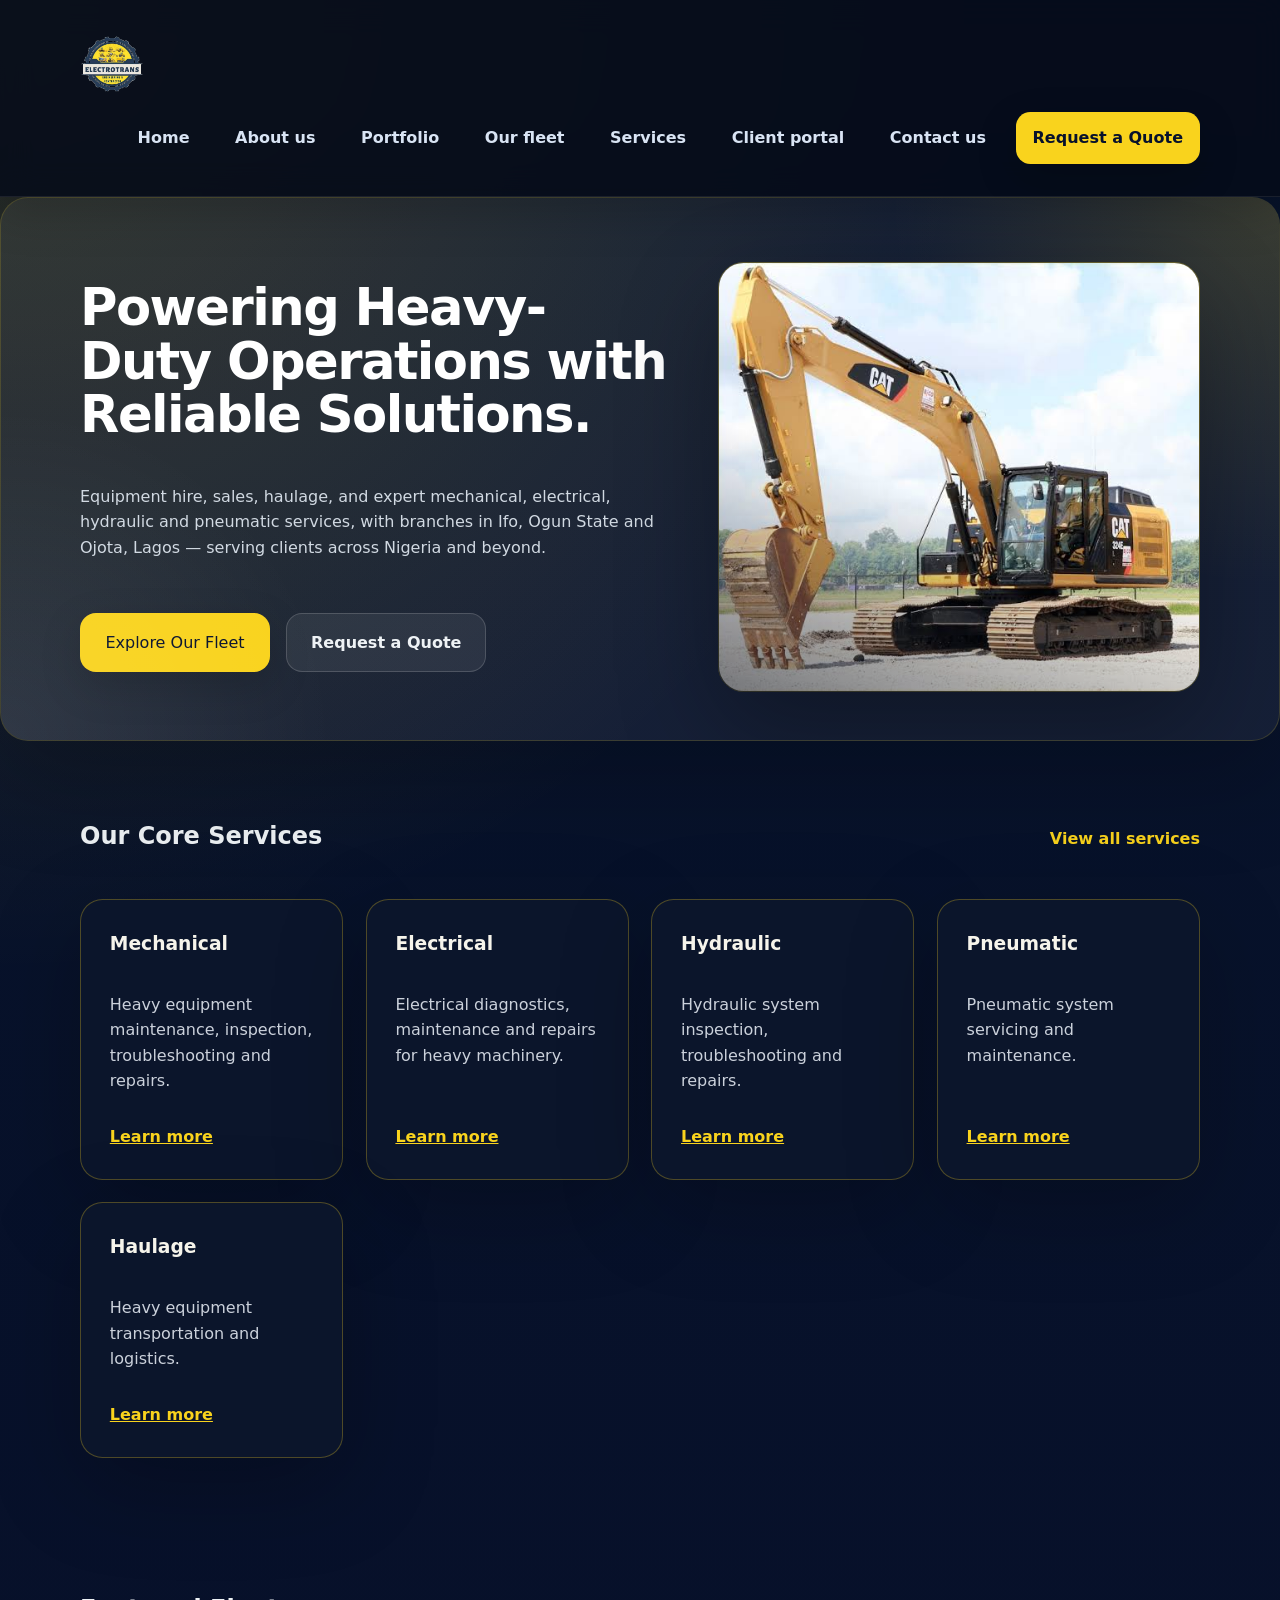
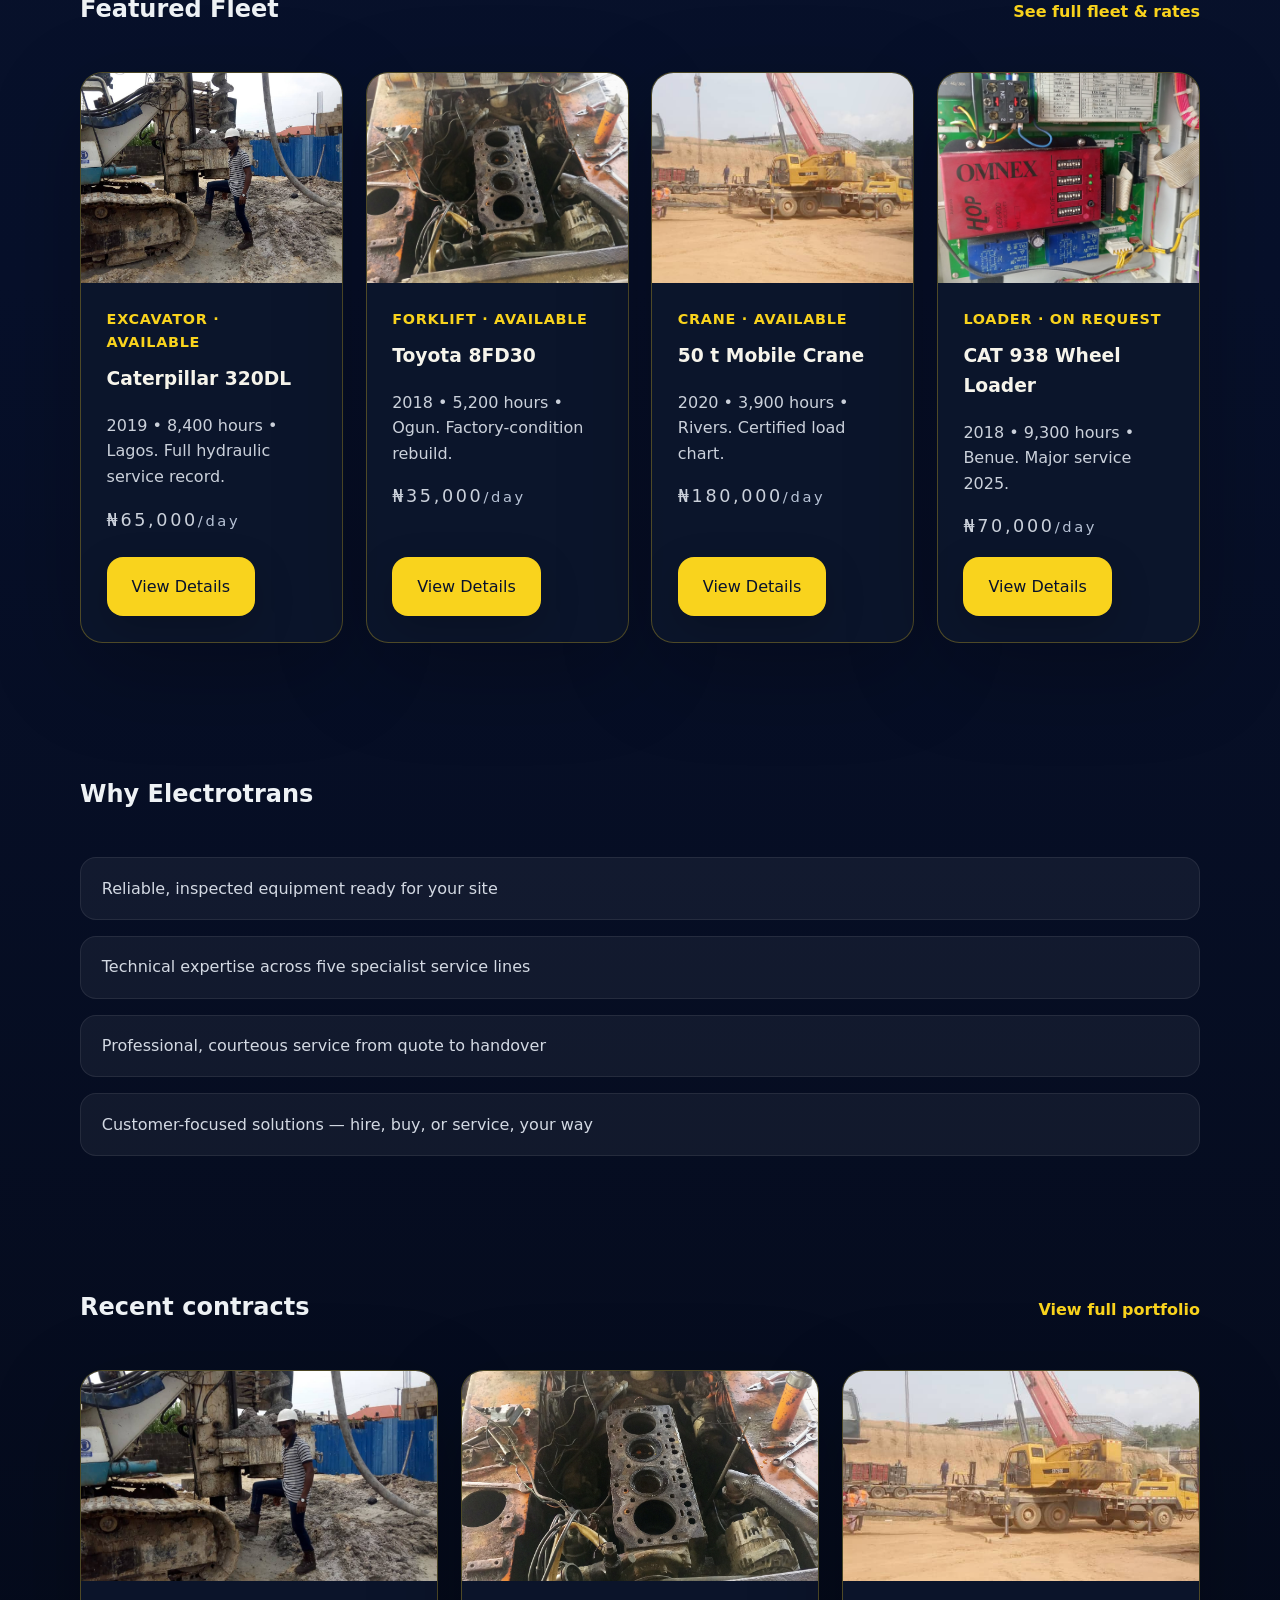
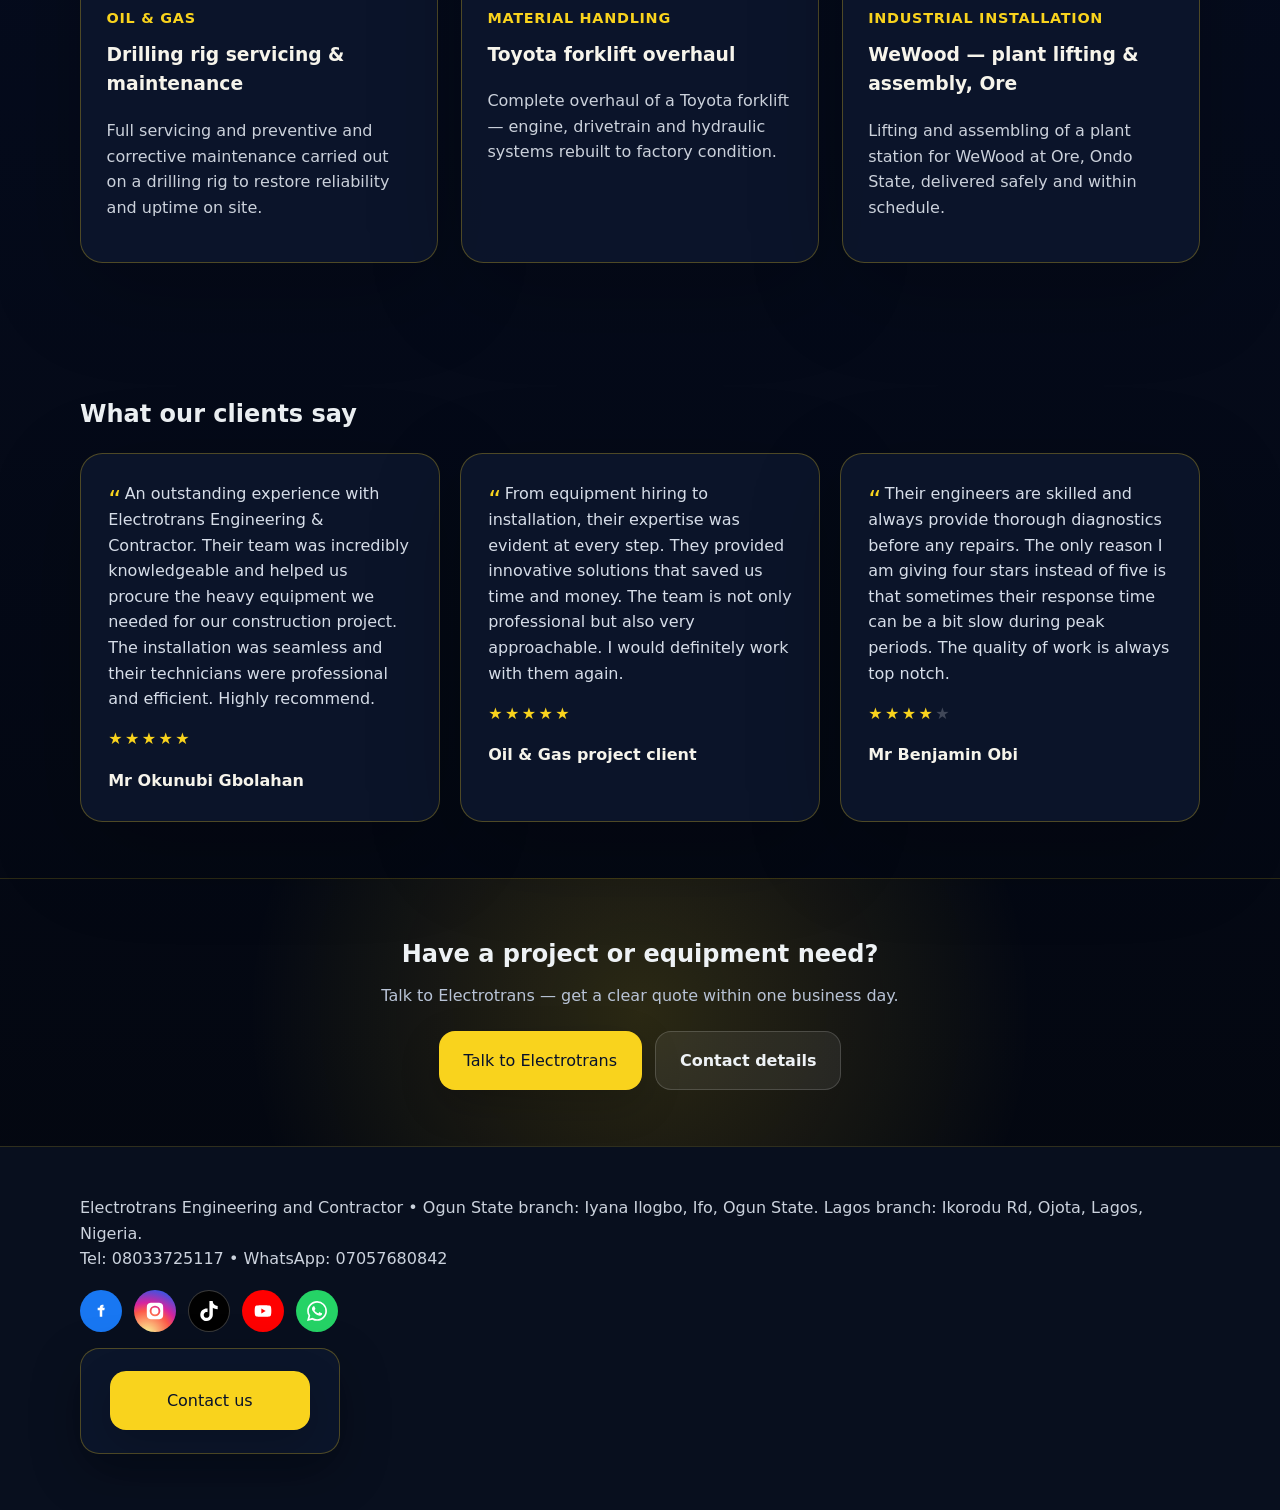
==== commit 51a979f4: "Box footer Contact us as aligned call-to-action" ====
--- a/index.html
+++ b/index.html
@@ -238,9 +238,11 @@
           <a class="social-link whatsapp" href="https://wa.me/2347057680842" target="_blank" rel="noopener noreferrer" aria-label="WhatsApp">
             <svg viewBox="0 0 24 24" aria-hidden="true"><path d="M17.47 14.38c-.3-.15-1.76-.87-2.03-.97-.27-.1-.47-.15-.67.15-.2.3-.77.96-.94 1.16-.17.2-.35.22-.64.07-.3-.15-1.26-.46-2.4-1.48-.88-.79-1.48-1.76-1.65-2.06-.17-.3-.02-.46.13-.6.13-.13.3-.35.44-.52.15-.17.2-.3.3-.5.1-.2.05-.37-.02-.52-.08-.15-.67-1.62-.92-2.22-.24-.58-.49-.5-.67-.51h-.57c-.2 0-.52.07-.8.37-.27.3-1.04 1.02-1.04 2.48 0 1.46 1.07 2.88 1.22 3.08.15.2 2.1 3.2 5.08 4.49.71.3 1.26.49 1.7.63.71.22 1.36.19 1.87.12.57-.09 1.76-.72 2-1.42.25-.7.25-1.29.18-1.42-.08-.13-.28-.2-.57-.35zm-5.42 7.4h-.01a9.87 9.87 0 0 1-5.03-1.38l-.36-.21-3.74.98 1-3.65-.24-.37a9.86 9.86 0 0 1-1.51-5.26c0-5.45 4.44-9.88 9.9-9.88a9.85 9.85 0 0 1 7 2.9 9.84 9.84 0 0 1 2.9 7c0 5.44-4.44 9.87-9.9 9.87zm8.42-18.3A11.8 11.8 0 0 0 12.06 0C5.5 0 .16 5.34.16 11.9c0 2.1.55 4.14 1.59 5.94L.06 24l6.3-1.65a11.9 11.9 0 0 0 5.7 1.45h.01c6.56 0 11.89-5.34 11.89-11.9 0-3.18-1.24-6.17-3.49-8.42z"/></svg>
           </a>
-        </div>
-      </div>
-      <a class="text-link" href="contact.html">Contact us</a>
+</div>
+      </div>
+      <div class="footer-cta">
+        <a class="button" href="contact.html">Contact us</a>
+      </div>
     </div>
   </footer>
   <script src="script.js"></script>
--- a/styles.css
+++ b/styles.css
@@ -295,8 +295,24 @@
   color: #cbd2dd;
 }
 .footer-inner {
-  align-items: flex-start;
+  align-items: center;
   justify-content: space-between;
+}
+.footer-cta {
+  flex: none;
+  display: flex;
+  align-items: center;
+  justify-content: center;
+  border: 1px solid var(--border);
+  border-radius: 1.2rem;
+  padding: 1.4rem 1.8rem;
+  background: rgba(12, 22, 44, 0.92);
+  box-shadow: 0 18px 50px rgba(0, 0, 0, 0.25);
+}
+.footer-cta .button {
+  min-width: 200px;
+  justify-content: center;
+  text-align: center;
 }
 .footer-socials {
   display: flex;
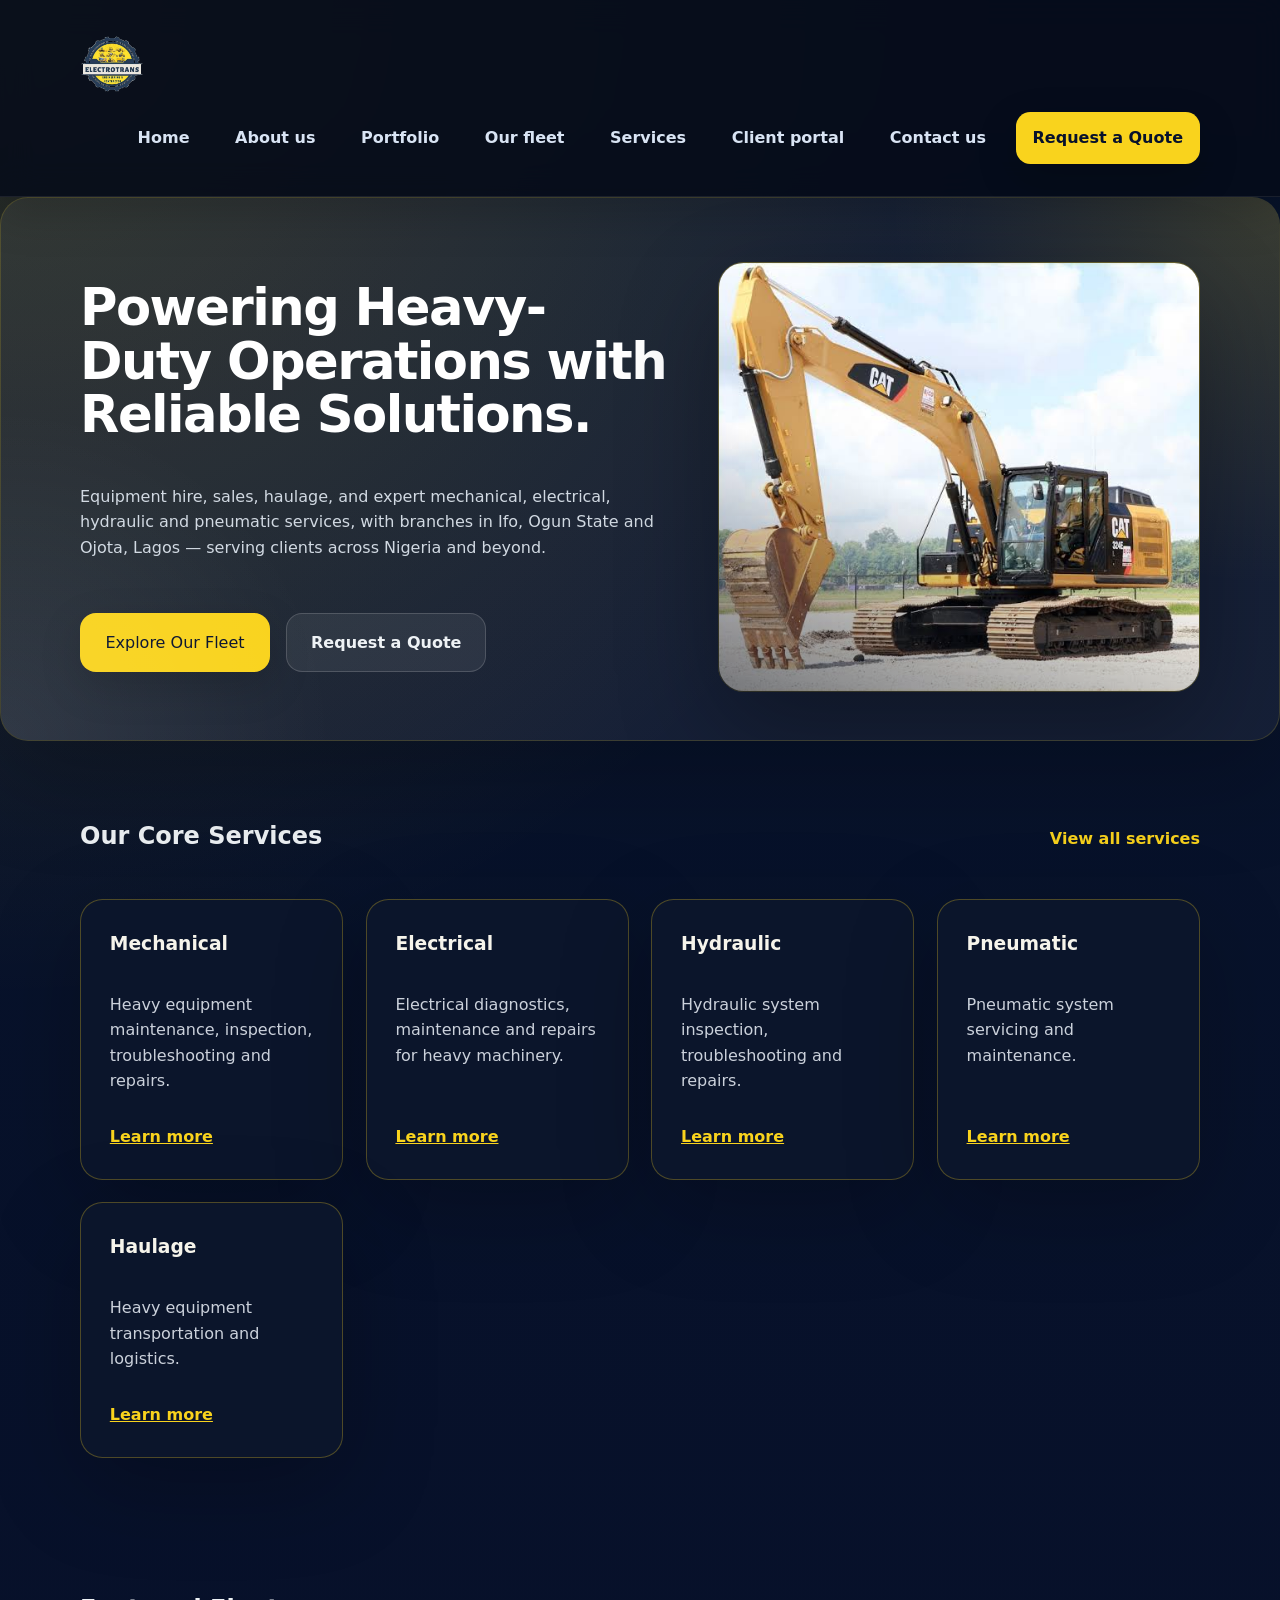
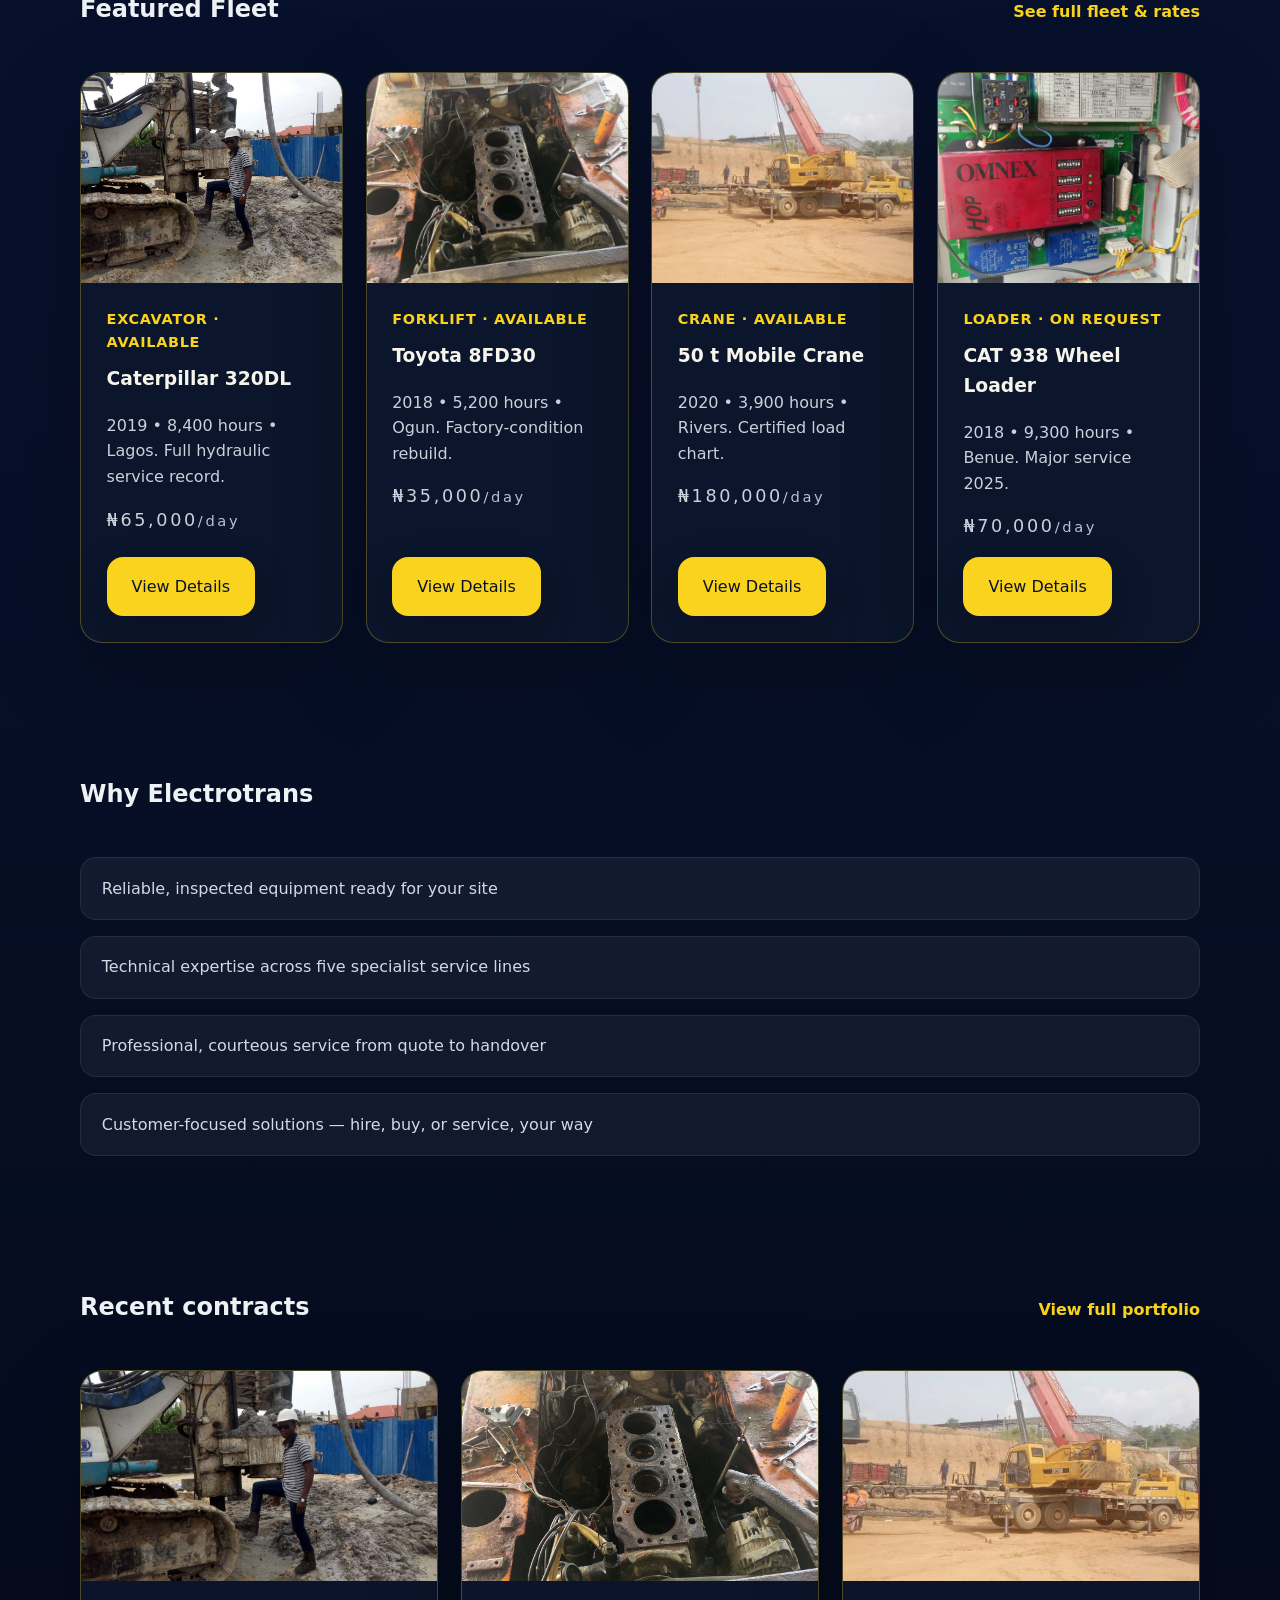
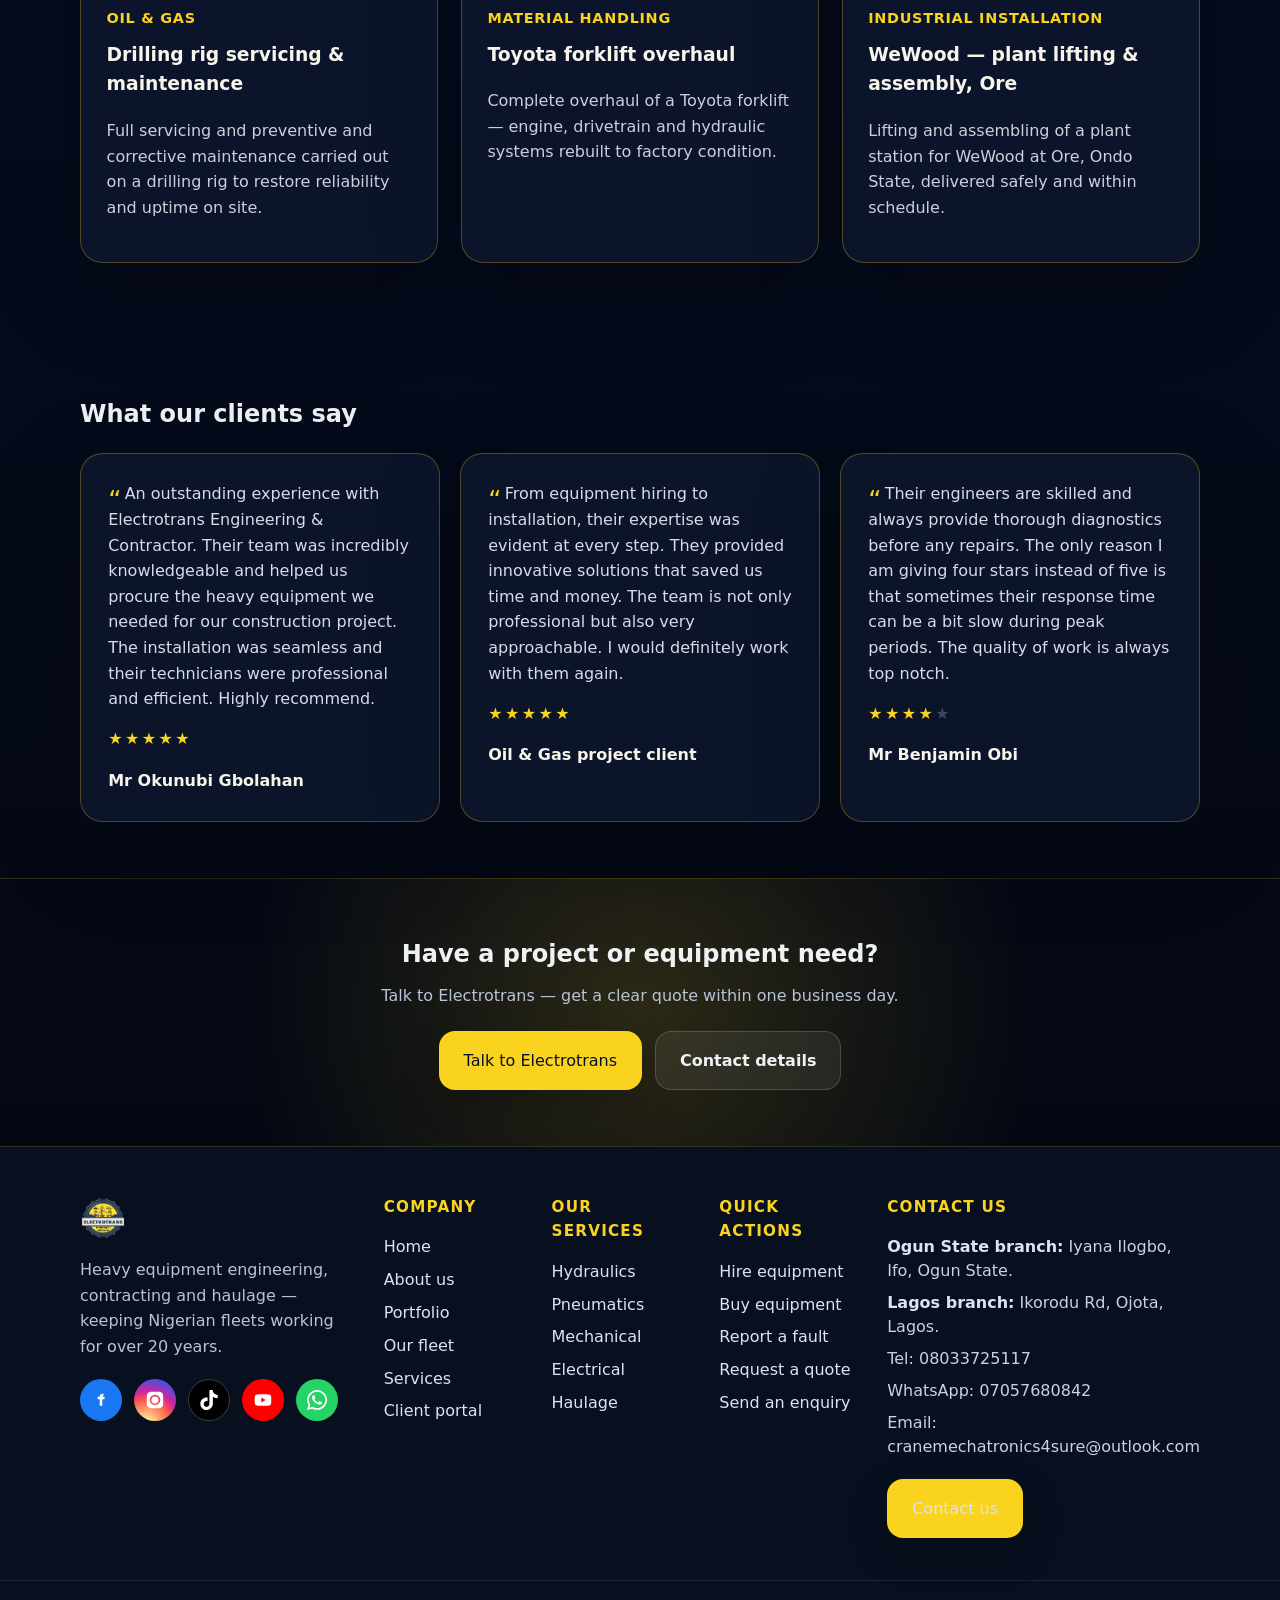
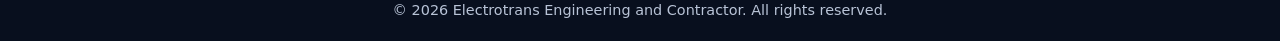
==== commit 0807e859: "Add Supabase backend integration and fat footer" ====
--- a/index.html
+++ b/index.html
@@ -218,11 +218,13 @@
   </main>
 
   <footer class="site-footer">
-    <div class="container footer-inner">
-      <div>
-        <p>Electrotrans Engineering and Contractor • Ogun State branch: Iyana Ilogbo, Ifo, Ogun State. Lagos branch: Ikorodu Rd, Ojota, Lagos, Nigeria.</p>
-        <p>Tel: 08033725117 • WhatsApp: 07057680842</p>
-        <div class="footer-socials">
+  <div class="container fat-footer">
+    <div class="ff-brand">
+      <a class="logo-link" href="index.html">
+        <img class="site-logo" src="assets/logo-transparent.png" alt="Electrotrans Engineering and Contractor logo" />
+      </a>
+      <p class="ff-tagline">Heavy equipment engineering, contracting and haulage — keeping Nigerian fleets working for over 20 years.</p>
+      <div class="footer-socials">
           <a class="social-link facebook" href="https://www.facebook.com/ElectrotransEngineeringAndContractor" target="_blank" rel="noopener noreferrer" aria-label="Facebook">
             <svg viewBox="0 0 24 24" aria-hidden="true"><path d="M13.5 7H15V4.5h-1.5c-1.66 0-3 1.34-3 3V8H8v3h2.5v8h3v-8H16l.5-3h-2z"/></svg>
           </a>
@@ -238,13 +240,57 @@
           <a class="social-link whatsapp" href="https://wa.me/2347057680842" target="_blank" rel="noopener noreferrer" aria-label="WhatsApp">
             <svg viewBox="0 0 24 24" aria-hidden="true"><path d="M17.47 14.38c-.3-.15-1.76-.87-2.03-.97-.27-.1-.47-.15-.67.15-.2.3-.77.96-.94 1.16-.17.2-.35.22-.64.07-.3-.15-1.26-.46-2.4-1.48-.88-.79-1.48-1.76-1.65-2.06-.17-.3-.02-.46.13-.6.13-.13.3-.35.44-.52.15-.17.2-.3.3-.5.1-.2.05-.37-.02-.52-.08-.15-.67-1.62-.92-2.22-.24-.58-.49-.5-.67-.51h-.57c-.2 0-.52.07-.8.37-.27.3-1.04 1.02-1.04 2.48 0 1.46 1.07 2.88 1.22 3.08.15.2 2.1 3.2 5.08 4.49.71.3 1.26.49 1.7.63.71.22 1.36.19 1.87.12.57-.09 1.76-.72 2-1.42.25-.7.25-1.29.18-1.42-.08-.13-.28-.2-.57-.35zm-5.42 7.4h-.01a9.87 9.87 0 0 1-5.03-1.38l-.36-.21-3.74.98 1-3.65-.24-.37a9.86 9.86 0 0 1-1.51-5.26c0-5.45 4.44-9.88 9.9-9.88a9.85 9.85 0 0 1 7 2.9 9.84 9.84 0 0 1 2.9 7c0 5.44-4.44 9.87-9.9 9.87zm8.42-18.3A11.8 11.8 0 0 0 12.06 0C5.5 0 .16 5.34.16 11.9c0 2.1.55 4.14 1.59 5.94L.06 24l6.3-1.65a11.9 11.9 0 0 0 5.7 1.45h.01c6.56 0 11.89-5.34 11.89-11.9 0-3.18-1.24-6.17-3.49-8.42z"/></svg>
           </a>
-</div>
-      </div>
-      <div class="footer-cta">
-        <a class="button" href="contact.html">Contact us</a>
-      </div>
-    </div>
-  </footer>
+      </div>
+    </div>
+      <div class="ff-col">
+        <h4>Company</h4>
+        <ul>
+          <li><a href="index.html">Home</a></li>
+          <li><a href="about.html">About us</a></li>
+          <li><a href="portfolio.html">Portfolio</a></li>
+          <li><a href="fleet.html">Our fleet</a></li>
+          <li><a href="services.html">Services</a></li>
+          <li><a href="app.html">Client portal</a></li>
+        </ul>
+      </div>
+      <div class="ff-col">
+        <h4>Our services</h4>
+        <ul>
+          <li><a href="services/hydraulics.html">Hydraulics</a></li>
+          <li><a href="services/pneumatics.html">Pneumatics</a></li>
+          <li><a href="services/mechanical.html">Mechanical</a></li>
+          <li><a href="services/electrical.html">Electrical</a></li>
+          <li><a href="services/haulage.html">Haulage</a></li>
+        </ul>
+      </div>
+      <div class="ff-col">
+        <h4>Quick actions</h4>
+        <ul>
+          <li><a href="app.html#marketplace">Hire equipment</a></li>
+          <li><a href="fleet.html">Buy equipment</a></li>
+          <li><a href="app.html#fault">Report a fault</a></li>
+          <li><a href="app.html#services">Request a quote</a></li>
+          <li><a href="contact.html">Send an enquiry</a></li>
+        </ul>
+      </div>
+    <div class="ff-col ff-contact">
+      <h4>Contact us</h4>
+      <ul>
+        <li><strong>Ogun State branch:</strong> Iyana Ilogbo, Ifo, Ogun State.</li>
+        <li><strong>Lagos branch:</strong> Ikorodu Rd, Ojota, Lagos.</li>
+        <li>Tel: 08033725117</li>
+        <li>WhatsApp: 07057680842</li>
+        <li>Email: cranemechatronics4sure@outlook.com</li>
+      </ul>
+      <a class="button ff-cta" href="contact.html">Contact us</a>
+    </div>
+  </div>
+  <div class="fat-bottom">
+    <div class="container">
+      <p>&copy; 2026 Electrotrans Engineering and Contractor. All rights reserved.</p>
+    </div>
+  </div>
+</footer>
   <script src="script.js"></script>
 </body>
 </html>
--- a/styles.css
+++ b/styles.css
@@ -44,7 +44,6 @@
   backdrop-filter: blur(16px);
 }
 .header-inner,
-.footer-inner,
 .hero-content {
   display: flex;
   flex-wrap: wrap;
@@ -288,30 +287,70 @@
 .site-footer {
   border-top: 1px solid rgba(249, 211, 29, .16);
   background: rgba(9, 16, 31, .96);
-  padding: 2rem 0 2.5rem;
-}
-.site-footer p {
-  margin: 0;
+  padding: 3rem 0 0;
+}
+.fat-footer {
+  display: grid;
+  grid-template-columns: 2fr 1fr 1fr 1fr 1.5fr;
+  gap: 2.2rem 2rem;
+  padding: 0 0 2.6rem;
+  align-items: start;
+}
+.ff-brand .site-logo {
+  height: 46px;
+  margin-bottom: 1rem;
+}
+.ff-tagline {
+  color: var(--muted);
+  max-width: 28rem;
+  margin: 0 0 1.2rem !important;
+}
+.ff-col h4 {
+  margin: 0 0 1rem;
+  font-size: .95rem;
+  text-transform: uppercase;
+  letter-spacing: .08em;
+  color: var(--yellow);
+}
+.ff-col ul {
+  list-style: none;
+  margin: 0;
+  padding: 0;
+  display: grid;
+  gap: .55rem;
+}
+.ff-col a {
+  color: var(--nav-text);
+  text-decoration: none;
+  transition: color .2s ease;
+}
+.ff-col a:hover {
+  color: var(--yellow);
+}
+.ff-col li {
   color: #cbd2dd;
-}
-.footer-inner {
-  align-items: center;
-  justify-content: space-between;
-}
-.footer-cta {
-  flex: none;
-  display: flex;
-  align-items: center;
+  line-height: 1.5;
+}
+.ff-col strong {
+  color: var(--nav-text);
+}
+.ff-contact ul {
+  display: grid;
+  gap: .5rem;
+  margin-bottom: 1.2rem;
+}
+.ff-cta {
   justify-content: center;
-  border: 1px solid var(--border);
-  border-radius: 1.2rem;
-  padding: 1.4rem 1.8rem;
-  background: rgba(12, 22, 44, 0.92);
-  box-shadow: 0 18px 50px rgba(0, 0, 0, 0.25);
-}
-.footer-cta .button {
-  min-width: 200px;
-  justify-content: center;
+  text-align: center;
+}
+.fat-bottom {
+  border-top: 1px solid rgba(255, 255, 255, .08);
+  padding: 1.15rem 0;
+}
+.fat-bottom p {
+  margin: 0;
+  color: var(--muted);
+  font-size: .9rem;
   text-align: center;
 }
 .footer-socials {
@@ -729,8 +768,7 @@
     height: 260px;
   }
   .header-inner,
-  .hero-content,
-  .footer-inner {
+  .hero-content {
     flex-direction: column;
     align-items: stretch;
   }
@@ -751,6 +789,13 @@
   }
   .footer-socials {
     justify-content: flex-start;
+  }
+  .fat-footer {
+    grid-template-columns: 1fr 1fr;
+    gap: 2rem 1.5rem;
+  }
+  .ff-brand {
+    grid-column: 1 / -1;
   }
 }
 @media (max-width: 520px) {
@@ -758,4 +803,8 @@
   .feature-list li {
     padding: 1rem;
   }
-}
+  .fat-footer {
+    grid-template-columns: 1fr;
+    gap: 1.6rem;
+  }
+}
